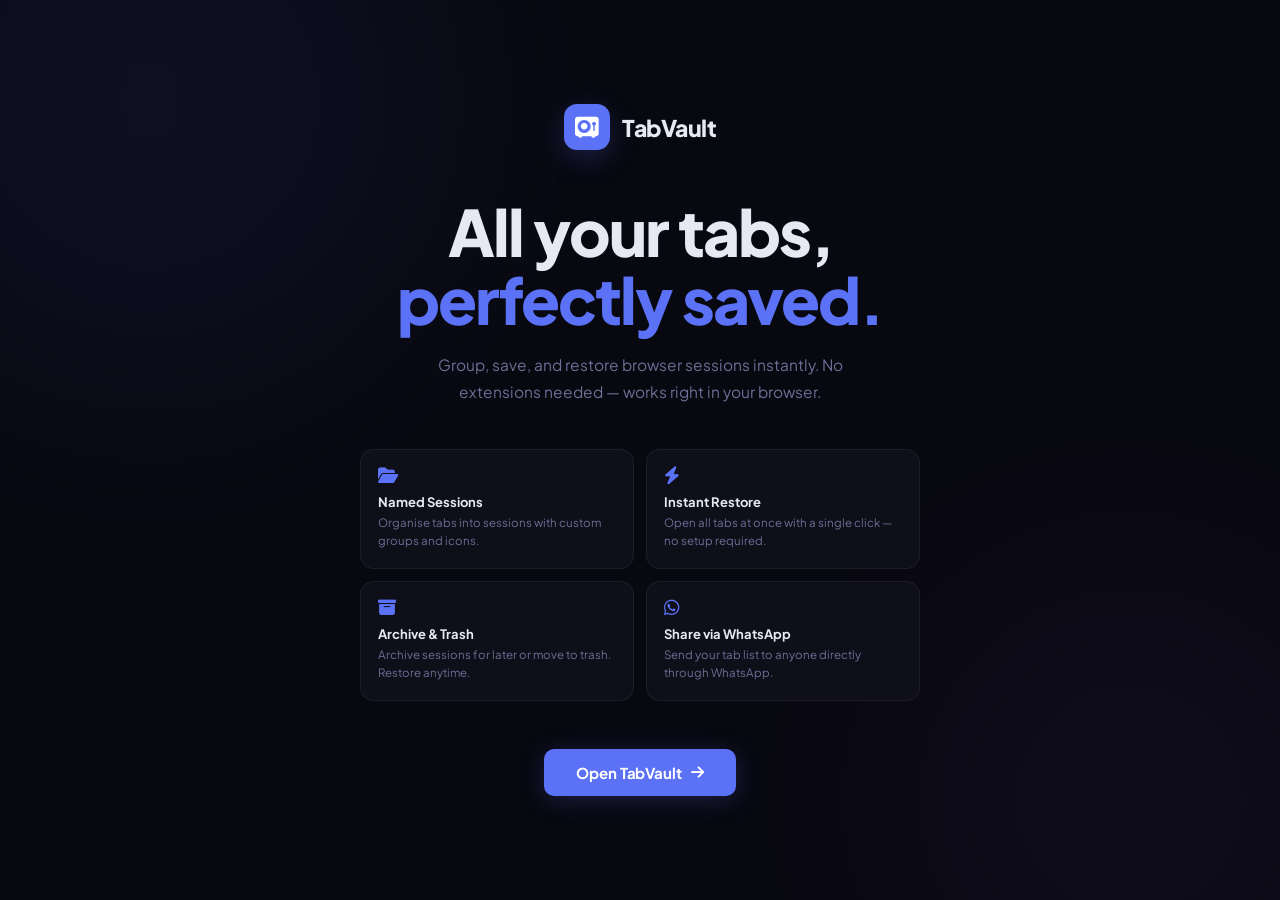
==== index.html @ 531c3f3a "initial" ====
*
<!DOCTYPE html>
<html lang="en">

<head>
    <meta charset="UTF-8" />
    <meta name="viewport" content="width=device-width,initial-scale=1.0" />
    <title>TabVault</title>
    <link href="https://fonts.googleapis.com/css2?family=Plus+Jakarta+Sans:wght@300;400;500;600;700;800&family=JetBrains+Mono:wght@400;500&display=swap" rel="stylesheet" />
    <link rel="stylesheet" href="https://cdnjs.cloudflare.com/ajax/libs/font-awesome/6.5.0/css/all.min.css" />
    <link rel="stylesheet" href="style.css" />
</head>

<body>

    <!-- ══════════════ LANDING ══════════════ -->
    <div id="landing">
        <div class="ld-glow ld-g1"></div>
        <div class="ld-glow ld-g2"></div>
        <div class="ld-inner">
            <div class="ld-logo">
                <div class="ld-logo-icon"><i class="fa-solid fa-vault"></i></div>
                <span class="ld-logo-name">TabVault</span>
            </div>
            <h1 class="ld-h1">All your tabs,<br><em>perfectly saved.</em></h1>
            <p class="ld-sub">Group, save, and restore browser sessions instantly. No extensions needed — works right in your browser.</p>
            <div class="ld-feats">
                <div class="ld-feat">
                    <div class="ld-feat-ico"><i class="fa-solid fa-folder-open"></i></div>
                    <div class="ld-feat-t">Named Sessions</div>
                    <div class="ld-feat-d">Organise tabs into sessions with custom groups and icons.</div>
                </div>
                <div class="ld-feat">
                    <div class="ld-feat-ico"><i class="fa-solid fa-bolt"></i></div>
                    <div class="ld-feat-t">Instant Restore</div>
                    <div class="ld-feat-d">Open all tabs at once with a single click — no setup required.</div>
                </div>
                <div class="ld-feat">
                    <div class="ld-feat-ico"><i class="fa-solid fa-box-archive"></i></div>
                    <div class="ld-feat-t">Archive & Trash</div>
                    <div class="ld-feat-d">Archive sessions for later or move to trash. Restore anytime.</div>
                </div>
                <div class="ld-feat">
                    <div class="ld-feat-ico"><i class="fa-brands fa-whatsapp"></i></div>
                    <div class="ld-feat-t">Share via WhatsApp</div>
                    <div class="ld-feat-d">Send your tab list to anyone directly through WhatsApp.</div>
                </div>
            </div>
            <button class="ld-cta" onclick="launch()">Open TabVault <i class="fa-solid fa-arrow-right"></i></button>
        </div>
    </div>

    <!-- ══════════════ APP ══════════════ -->
    <div id="app">

        <!-- TOPBAR -->
        <header id="topbar">
            <div class="top-logo">
                <div class="top-logo-icon"><i class="fa-solid fa-vault"></i></div>
                <span class="top-logo-name">TabVault</span>
            </div>
            <div class="vsep"></div>
            <nav class="top-tabs">
                <button class="top-tab active" data-view="library" onclick="switchView('library',this)">Library</button>
                <button class="top-tab" data-view="workspaces" onclick="switchView('workspaces',this)">Workspaces</button>
            </nav>
            <div class="top-right">
                <div class="vsep"></div>
                <button class="ticon" id="themeBtn" onclick="toggleTheme()" title="Toggle theme"><i class="fa-solid fa-sun"></i></button>
                <button class="ticon" onclick="zoomIn()" title="Zoom In"><i class="fa-solid fa-magnifying-glass-plus"></i></button>
                <button class="ticon" onclick="zoomOut()" title="Zoom Out"><i class="fa-solid fa-magnifying-glass-minus"></i></button>
                <button class="ticon" onclick="goHome()" title="Home"><i class="fa-solid fa-house"></i></button>
            </div>
        </header>

        <div id="body">
            <!-- SIDEBAR -->
            <aside id="sidebar">
                <div class="sb-top">
                    <div class="sb-section">
                        <span class="sb-lbl">Workspace</span>
                        <div class="sb-item active" onclick="showSbSection('library')">
                            <i class="fa-solid fa-book-open si"></i>
                            <span class="sb-name">Library</span>
                            <span class="sb-badge" id="sb-lib-cnt">0</span>
                        </div>
                        <div class="sb-item" onclick="showSbSection('archived')">
                            <i class="fa-solid fa-box-archive si"></i>
                            <span class="sb-name">Archived</span>
                            <span class="sb-badge" id="sb-arc-cnt">0</span>
                        </div>
                        <div class="sb-item" onclick="showSbSection('trash')">
                            <i class="fa-solid fa-trash si"></i>
                            <span class="sb-name">Trash</span>
                            <span class="sb-badge" id="sb-trs-cnt">0</span>
                        </div>
                    </div>
                    <div class="sb-div"></div>
                    <div class="sb-section">
                        <span class="sb-lbl">Recent Sessions</span>
                        <div class="sb-session-list" id="sb-recent"></div>
                    </div>
                </div>
                <div class="sb-bottom">
                    <div class="sb-new" onclick="openAddModal()"><i class="fa-solid fa-plus"></i> New Session</div>
                    <div class="sb-sync" id="sb-sync">Synced at --:--</div>
                </div>
            </aside>

            <!-- MAIN -->
            <div id="main">

                <!-- LIBRARY VIEW -->
                <div class="view active" id="view-library">
                    <div class="ph">
                        <div class="ph-title">Session Manager</div>
                        <div class="ph-meta">
                            <div class="ph-badge"><span class="dot"></span>Local Storage</div>
                            <span class="ph-count" id="ph-count">0 sessions saved locally</span>
                        </div>
                    </div>

                    <div class="tbar">
                        <div class="search-box">
                            <i class="fa-solid fa-magnifying-glass"></i>
                            <input type="text" class="search-inp" id="lib-search" placeholder="Search sessions…" oninput="renderLibrary()" />
                        </div>
                        <button class="filter-btn" id="sort-btn" onclick="toggleSort()">
            <i class="fa-solid fa-arrow-up-wide-short"></i> <span id="sort-lbl">Recent</span>
          </button>
                    </div>

                    <div class="sess-grid" id="lib-grid"></div>

                </div>

                <!-- ARCHIVED VIEW -->
                <div class="view" id="view-archived">
                    <div class="ph">
                        <div class="ph-title">Archived Sessions</div>
                        <div class="ph-meta"><span class="ph-count" id="arc-count">0 archived</span></div>
                    </div>
                    <div class="tbar">
                        <div class="search-box"><i class="fa-solid fa-magnifying-glass"></i><input type="text" class="search-inp" id="arc-search" placeholder="Search archives…" oninput="renderArchived()" /></div>
                    </div>
                    <div class="sess-grid" id="arc-grid"></div>
                </div>

                <!-- TRASH VIEW -->
                <div class="view" id="view-trash">
                    <div class="ph">
                        <div class="ph-title">Trash</div>
                        <div class="ph-meta"><span class="ph-count" id="trs-count">0 deleted</span></div>
                    </div>
                    <div class="tbar">
                        <div class="search-box"><i class="fa-solid fa-magnifying-glass"></i><input type="text" class="search-inp" id="trs-search" placeholder="Search trash…" oninput="renderTrash()" /></div>
                        <button class="filter-btn" onclick="emptyTrash()"><i class="fa-solid fa-trash-can"></i> Empty Trash</button>
                    </div>
                    <div class="sess-grid" id="trs-grid"></div>
                </div>

                <!-- WORKSPACES VIEW -->
                <div class="view" id="view-workspaces">
                    <div class="ph">
                        <div class="ph-title">Workspaces</div>
                        <div class="ph-meta"><span class="ph-count">All your session groups</span></div>
                    </div>
                    <div class="tbar">
                        <button class="filter-btn active" onclick="openAddModal()"><i class="fa-solid fa-plus"></i> New Workspace</button>
                    </div>
                    <div class="sess-grid" id="ws-grid"></div>
                </div>

            </div>
            <!-- #main -->
        </div>
        <!-- #body -->
    </div>
    <!-- #app -->

    <!-- DETAIL PANEL -->
    <div id="dp">
        <div class="dp-box">
            <div class="dp-head">
                <div class="dp-head-icon" id="dp-icon">📁</div>
                <div class="dp-head-info">
                    <div class="dp-head-name" id="dp-name">Session</div>
                    <div class="dp-head-meta" id="dp-meta">0 tabs · 0 groups</div>
                </div>
                <div class="dp-head-acts">
                    <button class="dp-hbtn" onclick="addGroupToCurrentDetail()" title="Add Group"><i class="fa-solid fa-plus"></i></button>
                    <button class="dp-hbtn" onclick="shareSession(activeDpId)" title="Share via WhatsApp"><i class="fa-brands fa-whatsapp"></i></button>
                    <button class="dp-hbtn" onclick="closeDetail()" title="Close"><i class="fa-solid fa-xmark"></i></button>
                </div>
            </div>
            <div class="dp-body" id="dp-body"></div>
            <div class="dp-foot">
                <button class="dp-open-all" onclick="openAllTabs(activeDpId)">
        <i class="fa-solid fa-arrow-up-right-from-square"></i> Open All Tabs
      </button>
            </div>
        </div>
    </div>

    <!-- ADD/EDIT MODAL -->
    <div class="overlay" id="add-modal">
        <div class="modal">
            <div class="modal-title" id="modal-t">Save New Session</div>
            <div class="modal-desc" id="modal-d">Add URLs below and they'll be grouped into this session.</div>
            <div class="mfield"><label class="mlabel">Session Name</label><input type="text" class="minput" id="m-name" placeholder="e.g. React Research" /></div>
            <div class="mfield"><label class="mlabel">Icon</label>
                <div class="icon-row" id="icon-row"></div>
            </div>
            <div class="mfield"><label class="mlabel">Group Name</label><input type="text" class="minput" id="m-grp" placeholder="e.g. Docs, Tools, Research…" /></div>
            <div class="mfield"><label class="mlabel">URLs (one per line)</label><textarea class="mtextarea" id="m-urls" placeholder="https://github.com&#10;https://stackoverflow.com&#10;https://developer.mozilla.org"></textarea></div>
            <div class="modal-acts">
                <button class="btn btn-s" onclick="closeAddModal()">Cancel</button>
                <button class="btn btn-p" onclick="saveSessionModal()"><i class="fa-solid fa-floppy-disk"></i> <span id="modal-save-lbl">Save Session</span></button>
            </div>
        </div>
    </div>

    <!-- DUP MODAL -->
    <div class="overlay" id="dup-modal">
        <div class="modal">
            <div class="modal-title" id="dup-t">Already Exists</div>
            <div class="modal-desc" id="dup-d"></div>
            <div class="dup-opts" id="dup-opts"></div>
            <div class="modal-acts"><button class="btn btn-s" onclick="closeDupModal()">Cancel</button></div>
        </div>
    </div>

    <!-- CONFIRM MODAL -->
    <div class="overlay" id="conf-modal">
        <div class="modal">
            <div class="modal-title" id="conf-t"></div>
            <div class="modal-desc" id="conf-d"></div>
            <div class="modal-acts" id="conf-acts"></div>
        </div>
    </div>

    <!-- POPUP BLOCKED MODAL -->
    <div class="overlay" id="popup-modal">
        <div class="modal" style="max-width:460px;">
            <div class="modal-title">Allow Popups for TabVault</div>
            <div class="modal-desc">Your browser blocked the tabs from opening. Allow popups for this site once and they'll open instantly every time.</div>
            <div class="install-steps">
                <div class="install-step">
                    <div class="step-num">1</div>
                    <div>
                        <div class="step-title">Click the blocked popup icon</div>
                        <div class="step-desc">Look for a popup-blocked icon in your browser's address bar (top right).</div>
                    </div>
                </div>
                <div class="install-step">
                    <div class="step-num">2</div>
                    <div>
                        <div class="step-title">Allow popups for this site</div>
                        <div class="step-desc">Select <strong>"Always allow popups from this site"</strong> and confirm.</div>
                    </div>
                </div>
                <div class="install-step">
                    <div class="step-num">3</div>
                    <div>
                        <div class="step-title">Click Restore again</div>
                        <div class="step-desc">All tabs will open at once from now on — no further steps needed.</div>
                    </div>
                </div>
            </div>
            <div class="modal-acts"><button class="btn btn-p" onclick="closePopupModal()">Got it</button></div>
        </div>
    </div>

    <div id="toasts"></div>

    <!-- ── JS modules (load order matters) ── -->
    <script src="js/constants.js"></script>
    <script src="js/state.js"></script>
    <script src="js/utils.js"></script>
    <script src="js/storage.js"></script>
    <script src="js/render.js"></script>
    <script src="js/detail.js"></script>
    <script src="js/session.js"></script>
    <script src="js/modals.js"></script>
    <script src="js/tabs.js"></script>
    <script src="js/app.js"></script>
</body>

</html>
---- style.css ----
/* ═══════════════════════════════════════════
   TABVAULT — style.css  (refined v3)
═══════════════════════════════════════════ */

/* ── DESIGN TOKENS ── */
:root {
  --bg:     #080810;
  --surf:   #0f0f1a;
  --surf2:  #161624;
  --surf3:  #1d1d2e;
  --surf4:  #242438;
  --border:  rgba(255,255,255,.06);
  --border2: rgba(255,255,255,.10);
  --border3: rgba(255,255,255,.17);
  --accent:   #5b72f7;
  --accent2:  #7a8fff;
  --accent-glow: rgba(91,114,247,.22);
  --accent-soft: rgba(91,114,247,.10);
  --ok:        #34d399;
  --ok-soft:   rgba(52,211,153,.10);
  --warn:      #f59e0b;
  --warn-soft: rgba(245,158,11,.10);
  --danger:    #f87171;
  --danger-soft: rgba(248,113,113,.10);
  --text:  #e8e8f5;
  --text2: #6e6e96;
  --text3: #3d3d58;
  --sb-w:  224px;
  --top-h: 50px;
  --r:  14px;
  --r2: 10px;
  --r3:  7px;
  --r4:  5px;
  --ease:   cubic-bezier(.4, 0, .2, 1);
  --spring: cubic-bezier(.34, 1.56, .64, 1);
  --font: 'Plus Jakarta Sans', sans-serif;
  --mono: 'JetBrains Mono', monospace;
}

.light {
  --bg:    #f4f4fb;
  --surf:  #ffffff;
  --surf2: #f0f0fa;
  --surf3: #e8e8f5;
  --surf4: #dfdff0;
  --border:  rgba(0,0,0,.07);
  --border2: rgba(0,0,0,.11);
  --border3: rgba(0,0,0,.18);
  --text:  #111128;
  --text2: #5a5a80;
  --text3: #9898bb;
  --accent-glow: rgba(91,114,247,.15);
  --accent-soft: rgba(91,114,247,.08);
}

/* ── RESET ── */
*, *::before, *::after { box-sizing: border-box; margin: 0; padding: 0; }
html, body { height: 100%; overflow: hidden; }
body { font-family: var(--font); background: var(--bg); color: var(--text); transition: background .3s, color .3s; -webkit-font-smoothing: antialiased; }

::-webkit-scrollbar { width: 4px; height: 4px; }
::-webkit-scrollbar-track { background: transparent; }
::-webkit-scrollbar-thumb { background: var(--border2); border-radius: 4px; }
::-webkit-scrollbar-thumb:hover { background: var(--accent); }

/* ── LANDING ── */
#landing {
  position: fixed; inset: 0; z-index: 999; background: var(--bg);
  display: flex; flex-direction: column; align-items: center; justify-content: center;
  padding: 40px 24px; text-align: center; overflow: auto;
  transition: opacity .45s var(--ease), transform .45s var(--ease);
}
#landing.out { opacity: 0; transform: scale(.96); pointer-events: none; }
.ld-glow { position: absolute; border-radius: 50%; filter: blur(120px); pointer-events: none; }
.ld-g1 { width: 600px; height: 600px; background: var(--accent); top: -200px; left: -150px; opacity: .07; }
.ld-g2 { width: 500px; height: 500px; background: #8044e0; bottom: -150px; right: -100px; opacity: .06; }
.ld-inner { position: relative; z-index: 1; display: flex; flex-direction: column; align-items: center; max-width: 680px; width: 100%; }
.ld-logo { display: flex; align-items: center; gap: 12px; margin-bottom: 48px; }
.ld-logo-icon { width: 46px; height: 46px; border-radius: 13px; background: var(--accent); display: flex; align-items: center; justify-content: center; font-size: 21px; color: #fff; box-shadow: 0 8px 28px var(--accent-glow); }
.ld-logo-name { font-size: 23px; font-weight: 800; letter-spacing: -.5px; }
h1.ld-h1 { font-size: clamp(34px, 6vw, 64px); font-weight: 800; line-height: 1.05; letter-spacing: -2px; margin-bottom: 18px; }
h1.ld-h1 em { font-style: normal; color: var(--accent); }
.ld-sub { font-size: 15.5px; color: var(--text2); line-height: 1.75; max-width: 460px; margin-bottom: 44px; }
.ld-feats { display: grid; grid-template-columns: repeat(2, 1fr); gap: 12px; width: 100%; max-width: 560px; margin-bottom: 48px; }
@media (max-width: 480px) { .ld-feats { grid-template-columns: 1fr; } }
.ld-feat { background: var(--surf); border: 1px solid var(--border); border-radius: var(--r); padding: 17px; text-align: left; transition: border-color .2s var(--ease), transform .2s var(--ease), box-shadow .2s var(--ease); }
.ld-feat:hover { border-color: var(--accent); transform: translateY(-3px); box-shadow: 0 12px 32px rgba(0,0,0,.3); }
.ld-feat-ico { font-size: 18px; color: var(--accent); margin-bottom: 9px; }
.ld-feat-t { font-size: 13px; font-weight: 700; margin-bottom: 4px; }
.ld-feat-d { font-size: 11.5px; color: var(--text2); line-height: 1.6; }
.ld-cta { display: inline-flex; align-items: center; gap: 9px; background: var(--accent); color: #fff; border: none; border-radius: var(--r2); padding: 14px 32px; font-size: 15px; font-weight: 700; cursor: pointer; font-family: var(--font); letter-spacing: -.1px; transition: all .22s var(--ease); box-shadow: 0 4px 24px var(--accent-glow); }
.ld-cta:hover { background: var(--accent2); transform: translateY(-2px); box-shadow: 0 10px 36px var(--accent-glow); }
.ld-cta i { transition: transform .22s var(--spring); }
.ld-cta:hover i { transform: translateX(5px); }

/* ── APP SHELL ── */
#app { display: none; height: 100vh; flex-direction: column; }
#app.show { display: flex; }

/* ── TOPBAR ── */
#topbar { height: var(--top-h); background: var(--surf); border-bottom: 1px solid var(--border); display: flex; align-items: center; padding: 0 16px; gap: 10px; flex-shrink: 0; z-index: 100; }
.top-logo { display: flex; align-items: center; gap: 8px; flex-shrink: 0; }
.top-logo-icon { width: 28px; height: 28px; border-radius: 8px; background: var(--accent); display: flex; align-items: center; justify-content: center; font-size: 13px; color: #fff; box-shadow: 0 3px 10px var(--accent-glow); }
.top-logo-name { font-size: 14.5px; font-weight: 800; letter-spacing: -.3px; }
.vsep { width: 1px; height: 18px; background: var(--border2); flex-shrink: 0; }
.top-tabs { display: flex; gap: 2px; }
.top-tab { padding: 5px 12px; border-radius: var(--r4); font-size: 12px; font-weight: 600; cursor: pointer; background: none; border: none; color: var(--text2); font-family: var(--font); transition: all .15s var(--ease); white-space: nowrap; }
.top-tab:hover { background: var(--surf2); color: var(--text); }
.top-tab.active { background: var(--surf3); color: var(--text); }
.top-right { margin-left: auto; display: flex; align-items: center; gap: 6px; }

.tbtn { display: inline-flex; align-items: center; gap: 6px; padding: 5px 12px; border-radius: var(--r4); font-size: 11.5px; font-weight: 600; cursor: pointer; font-family: var(--font); border: 1px solid var(--border2); background: var(--surf2); color: var(--text2); transition: all .15s var(--ease); white-space: nowrap; }
.tbtn:hover { border-color: var(--border3); color: var(--text); background: var(--surf3); transform: translateY(-1px); box-shadow: 0 3px 10px rgba(0,0,0,.15); }
.tbtn.p { background: var(--accent); border-color: var(--accent); color: #fff; box-shadow: 0 2px 10px var(--accent-glow); }
.tbtn.p:hover { background: var(--accent2); border-color: var(--accent2); box-shadow: 0 4px 16px var(--accent-glow); }


.ticon { width: 30px; height: 30px; border-radius: var(--r4); background: none; border: 1px solid var(--border2); color: var(--text2); display: flex; align-items: center; justify-content: center; cursor: pointer; font-size: 12px; transition: all .15s var(--ease); }
.ticon:hover { border-color: var(--border3); color: var(--text); background: var(--surf3); transform: translateY(-1px); box-shadow: 0 3px 8px rgba(0,0,0,.15); }
.ticon:active { transform: translateY(0) scale(.95); }

/* ── SIDEBAR ── */
#body { display: flex; flex: 1; overflow: hidden; }
#sidebar { width: var(--sb-w); flex-shrink: 0; background: var(--surf); border-right: 1px solid var(--border); display: flex; flex-direction: column; overflow: hidden; transition: width .3s var(--ease), opacity .3s; }
#sidebar.hidden { width: 0; opacity: 0; }
.sb-top { flex: 1; overflow-y: auto; padding: 0 0 8px; }
.sb-section { padding: 16px 10px 4px; }
.sb-lbl { font-size: 9.5px; font-weight: 700; text-transform: uppercase; letter-spacing: 1.6px; color: var(--text3); padding: 0 8px; margin-bottom: 5px; display: block; }
.sb-item { display: flex; align-items: center; gap: 9px; padding: 7px 10px; border-radius: var(--r4); cursor: pointer; color: var(--text2); font-size: 12.5px; font-weight: 500; transition: all .15s var(--ease); position: relative; }
.sb-item:hover { background: var(--surf2); color: var(--text); }
.sb-item.active { background: var(--surf3); color: var(--text); font-weight: 600; }
.sb-item.active i:first-child { color: var(--accent); }
.sb-item i.si { font-size: 12.5px; width: 16px; text-align: center; flex-shrink: 0; }
.sb-item .sb-name { flex: 1; overflow: hidden; white-space: nowrap; text-overflow: ellipsis; }
.sb-item .sb-badge { font-size: 9.5px; font-family: var(--mono); background: var(--surf4); border-radius: 8px; padding: 1px 7px; color: var(--text3); flex-shrink: 0; }
.sb-div { height: 1px; background: var(--border); margin: 6px 10px; }
.sb-session-list { padding: 4px 6px 0; }
.sb-sess-item { display: flex; align-items: center; gap: 7px; padding: 6px 10px; border-radius: var(--r4); cursor: pointer; transition: all .15s var(--ease); }
.sb-sess-item:hover { background: var(--surf2); }
.sb-sess-icon { font-size: 13px; flex-shrink: 0; }
.sb-sess-name { font-size: 11.5px; font-weight: 500; color: var(--text2); flex: 1; overflow: hidden; white-space: nowrap; text-overflow: ellipsis; }
.sb-sess-cnt { font-size: 9.5px; font-family: var(--mono); color: var(--text3); background: var(--surf3); border-radius: 8px; padding: 1px 6px; }
.sb-bottom { border-top: 1px solid var(--border); padding: 10px; }
.sb-new { display: flex; align-items: center; gap: 8px; padding: 8px 10px; border: 1px dashed var(--border2); border-radius: var(--r4); font-size: 12px; font-weight: 600; color: var(--text3); cursor: pointer; transition: all .2s var(--ease); }
.sb-new:hover { border-color: var(--accent); color: var(--accent); background: var(--accent-soft); transform: translateY(-1px); }
.sb-sync { padding: 6px 10px; font-size: 10px; font-family: var(--mono); color: var(--text3); text-align: center; }

/* ── MAIN / VIEWS ── */
#main { flex: 1; overflow: hidden; display: flex; flex-direction: column; }
.view { display: none; flex: 1; overflow-y: auto; flex-direction: column; }
.view.active { display: flex; }

/* ── PAGE HEADER ── */
.ph { padding: 24px 26px 0; }
.ph-title { font-size: 24px; font-weight: 800; letter-spacing: -.6px; margin-bottom: 8px; }
.ph-meta { display: flex; align-items: center; gap: 10px; flex-wrap: wrap; }
.ph-badge { display: inline-flex; align-items: center; gap: 6px; background: var(--ok-soft); border: 1px solid rgba(52,211,153,.22); color: var(--ok); border-radius: 20px; padding: 3px 10px; font-size: 10px; font-weight: 600; font-family: var(--mono); }
.ph-badge .dot { width: 6px; height: 6px; border-radius: 50%; background: var(--ok); animation: blink 2s infinite; }
@keyframes blink { 0%, 100% { opacity: 1; } 50% { opacity: .3; } }
.ph-count { font-size: 11.5px; color: var(--text2); }

/* ── TOOLBAR ── */
.tbar { display: flex; align-items: center; gap: 10px; padding: 14px 26px; flex-wrap: wrap; }
.search-box { flex: 1; min-width: 160px; position: relative; display: flex; align-items: center; }
.search-box i { position: absolute; left: 10px; color: var(--text3); font-size: 12px; pointer-events: none; }
.search-inp { width: 100%; background: var(--surf2); border: 1px solid var(--border); border-radius: var(--r4); color: var(--text); font-family: var(--font); font-size: 12px; padding: 7px 11px 7px 30px; outline: none; transition: border-color .2s, box-shadow .2s; }
.search-inp:focus { border-color: var(--accent); box-shadow: 0 0 0 3px var(--accent-soft); }
.search-inp::placeholder { color: var(--text3); }
.filter-btn { display: flex; align-items: center; gap: 6px; padding: 7px 12px; border-radius: var(--r4); border: 1px solid var(--border2); background: var(--surf2); color: var(--text2); font-size: 12px; font-weight: 500; cursor: pointer; font-family: var(--font); transition: all .15s var(--ease); white-space: nowrap; }
.filter-btn:hover, .filter-btn.active { border-color: var(--accent); color: var(--accent); background: var(--accent-soft); }

/* ── SESSION GRID ── */
.sess-grid { display: grid; grid-template-columns: repeat(auto-fill, minmax(255px, 1fr)); gap: 14px; padding: 4px 26px 28px; align-content: start; }

/* ══════════════════════════════════════════
   SESSION CARD — redesigned
══════════════════════════════════════════ */
.sc {
  background: var(--surf);
  border: 1px solid var(--border);
  border-radius: var(--r);
  cursor: pointer;
  transition: border-color .22s var(--ease), transform .22s var(--spring), box-shadow .22s var(--ease);
  position: relative; overflow: hidden;
  display: flex; flex-direction: column;
  animation: scIn .3s var(--ease);
}
@keyframes scIn { from { opacity: 0; transform: translateY(10px) scale(.98); } to { opacity: 1; transform: none; } }

/* Top color accent bar */
.sc::before { content: ''; position: absolute; top: 0; left: 0; right: 0; height: 3px; background: var(--cc, var(--accent)); }

/* Glow overlay on hover */
.sc::after { content: ''; position: absolute; inset: 0; background: radial-gradient(circle at 50% 0%, var(--cc, var(--accent)), transparent 68%); opacity: 0; transition: opacity .3s; pointer-events: none; }
.sc:hover::after { opacity: .05; }

.sc:hover {
  border-color: var(--border3);
  transform: translateY(-5px);
  box-shadow: 0 16px 40px rgba(0,0,0,.3), 0 2px 8px rgba(0,0,0,.12);
}

.sc-body { padding: 16px 15px 12px; flex: 1; display: flex; flex-direction: column; }

.sc-top { display: flex; align-items: flex-start; justify-content: space-between; margin-bottom: 12px; }

/* Emoji/icon badge */
.sc-icon-wrap {
  width: 42px; height: 42px; border-radius: var(--r2);
  background: var(--surf2); border: 1px solid var(--border);
  display: flex; align-items: center; justify-content: center;
  font-size: 19px; flex-shrink: 0;
  transition: border-color .2s, transform .2s var(--spring);
}
.sc:hover .sc-icon-wrap { border-color: var(--border2); transform: scale(1.06); }

/* Action buttons — appear on hover */
.sc-acts { display: flex; gap: 4px; opacity: 0; transition: opacity .18s; }
.sc:hover .sc-acts { opacity: 1; }
.sca { width: 28px; height: 28px; border-radius: var(--r4); font-size: 11px; background: var(--surf2); border: 1px solid var(--border); color: var(--text3); display: flex; align-items: center; justify-content: center; cursor: pointer; transition: all .15s var(--ease); }
.sca:hover { background: var(--surf3); border-color: var(--border2); color: var(--text); transform: scale(1.1); }
.sca.arc:hover { color: var(--warn);   border-color: rgba(245,158,11,.35);  background: var(--warn-soft); }
.sca.shr:hover { color: var(--ok);     border-color: rgba(52,211,153,.35);  background: var(--ok-soft); }
.sca.del:hover { color: var(--danger); border-color: rgba(248,113,113,.35); background: var(--danger-soft); }

/* Name */
.sc-name { font-size: 14px; font-weight: 700; letter-spacing: -.25px; margin-bottom: 5px; line-height: 1.35; color: var(--text); }

/* Meta info */
.sc-meta { display: flex; align-items: center; gap: 6px; font-size: 11px; color: var(--text2); margin-bottom: 11px; font-family: var(--mono); }
.sc-meta i { font-size: 9.5px; color: var(--text3); }

/* Favicons */
.sc-favs { display: flex; align-items: center; gap: 3px; margin-bottom: 11px; flex-wrap: wrap; }
.sc-fav { width: 22px; height: 22px; border-radius: 5px; background: var(--surf3); border: 1px solid var(--border); display: flex; align-items: center; justify-content: center; overflow: hidden; transition: transform .15s var(--spring); }
.sc-fav:hover { transform: scale(1.18); }
.sc-fav img { width: 14px; height: 14px; object-fit: contain; }
.sc-fav-more { font-size: 9px; font-weight: 700; color: var(--text3); font-family: var(--mono); background: var(--surf3); border: 1px solid var(--border); border-radius: 5px; padding: 2px 6px; }

/* Group pills */
.sc-groups { display: flex; flex-wrap: wrap; gap: 4px; margin-bottom: 12px; }
.sc-grp-pill { font-size: 10px; font-weight: 600; padding: 2px 9px; border-radius: 20px; background: var(--surf3); border: 1px solid var(--border); color: var(--text2); transition: border-color .15s; }
.sc:hover .sc-grp-pill { border-color: var(--border2); }

/* Card footer */
.sc-footer { border-top: 1px solid var(--border); padding: 9px 15px; display: flex; align-items: center; justify-content: space-between; background: var(--surf2); transition: background .2s; }
.sc:hover .sc-footer { background: var(--surf3); }
.sc-footer-meta { font-size: 10px; color: var(--text3); font-family: var(--mono); }

/* Restore button */
.sc-restore { padding: 5px 13px; border-radius: var(--r4); background: var(--surf4); border: 1px solid var(--border2); color: var(--text2); font-size: 11px; font-weight: 600; cursor: pointer; font-family: var(--font); transition: all .2s var(--ease); letter-spacing: -.1px; }
.sc-restore:hover { background: var(--accent); border-color: var(--accent); color: #fff; transform: translateY(-1px); box-shadow: 0 4px 12px var(--accent-glow); }
.sc-restore:active { transform: translateY(0) scale(.97); }

/* New session card */
.sc.new-sc { border-style: dashed; min-height: 190px; display: flex; flex-direction: column; align-items: center; justify-content: center; text-align: center; padding: 24px; }
.sc.new-sc::before { display: none; }
.sc.new-sc:hover { border-color: var(--accent); background: var(--accent-soft); transform: translateY(-4px); }
.new-plus { width: 44px; height: 44px; border-radius: 50%; background: var(--surf2); border: 1px solid var(--border2); display: flex; align-items: center; justify-content: center; font-size: 19px; color: var(--text3); margin-bottom: 11px; transition: all .22s var(--spring); }
.sc.new-sc:hover .new-plus { background: var(--accent-soft); border-color: var(--accent); color: var(--accent); transform: rotate(90deg) scale(1.1); }
.new-label { font-size: 13px; font-weight: 700; color: var(--text2); margin-bottom: 3px; }
.new-sub { font-size: 11px; color: var(--text3); }

/* Archived */
.sc.archived { opacity: .78; }
.sc.archived::before { background: var(--warn); }

/* ── STORAGE HEALTH ── */

/* ── SNAP BAR ── */


/* ── EXT BANNER ── */


/* ── EMPTY STATE ── */
.empty-view { display: flex; flex-direction: column; align-items: center; justify-content: center; flex: 1; padding: 60px 20px; color: var(--text3); text-align: center; }
.empty-view i { font-size: 42px; margin-bottom: 16px; opacity: .3; }
.empty-view h3 { font-size: 15px; font-weight: 700; color: var(--text2); margin-bottom: 8px; }
.empty-view p { font-size: 13px; line-height: 1.7; max-width: 290px; }

/* ── DETAIL PANEL ── */
#dp { position: fixed; inset: 0; z-index: 500; display: flex; align-items: center; justify-content: center; background: rgba(0,0,0,.76); backdrop-filter: blur(10px); opacity: 0; pointer-events: none; transition: opacity .28s var(--ease); }
#dp.open { opacity: 1; pointer-events: all; }
.dp-box { background: var(--surf); border: 1px solid var(--border2); border-radius: var(--r); width: min(700px, 94vw); max-height: 86vh; display: flex; flex-direction: column; transform: scale(.94) translateY(16px); transition: transform .28s var(--spring); box-shadow: 0 40px 100px rgba(0,0,0,.55); }
#dp.open .dp-box { transform: scale(1) translateY(0); }
.dp-head { display: flex; align-items: center; gap: 12px; padding: 16px 18px; border-bottom: 1px solid var(--border); flex-shrink: 0; }
.dp-head-icon { width: 42px; height: 42px; border-radius: var(--r2); background: var(--surf2); border: 1px solid var(--border); display: flex; align-items: center; justify-content: center; font-size: 19px; flex-shrink: 0; }
.dp-head-info { flex: 1; min-width: 0; }
.dp-head-name { font-size: 16px; font-weight: 800; letter-spacing: -.35px; }
.dp-head-meta { font-size: 11px; color: var(--text2); font-family: var(--mono); margin-top: 2px; }
.dp-head-acts { display: flex; gap: 6px; flex-shrink: 0; }
.dp-hbtn { width: 30px; height: 30px; border-radius: var(--r4); background: none; border: 1px solid var(--border); color: var(--text2); cursor: pointer; display: flex; align-items: center; justify-content: center; font-size: 12px; transition: all .15s var(--ease); }
.dp-hbtn:hover { border-color: var(--border2); color: var(--text); background: var(--surf2); transform: scale(1.08); }
.dp-body { flex: 1; overflow-y: auto; padding: 14px 16px; }
.dp-group { margin-bottom: 12px; border-radius: var(--r2); overflow: hidden; border: 1px solid var(--border); }
.dp-grp-hd { display: flex; align-items: center; gap: 9px; padding: 9px 13px; background: var(--surf2); cursor: pointer; border-left: 3px solid var(--gcc, var(--accent)); transition: background .15s; }
.dp-grp-hd:hover { background: var(--surf3); }
.dp-grp-dot { width: 7px; height: 7px; border-radius: 50%; background: var(--gcc, var(--accent)); flex-shrink: 0; }
.dp-grp-name { font-size: 12.5px; font-weight: 700; flex: 1; }
.dp-grp-cnt { font-size: 9.5px; font-family: var(--mono); color: var(--text3); background: var(--surf3); padding: 1px 7px; border-radius: 8px; }
.dp-grp-chev { font-size: 11px; color: var(--text3); transition: transform .2s; }
.dp-group.col .dp-grp-chev { transform: rotate(-90deg); }
.dp-group.col .dp-grp-body { display: none; }
.dp-sub-bar { display: flex; align-items: center; gap: 8px; padding: 7px 13px; background: rgba(91,114,247,.05); border-bottom: 1px solid var(--border); font-size: 11px; color: var(--text2); }
.dp-sub-bar label { cursor: pointer; display: flex; align-items: center; gap: 7px; }
.tog { position: relative; width: 32px; height: 17px; flex-shrink: 0; }
.tog input { opacity: 0; width: 0; height: 0; position: absolute; }
.tog-track { position: absolute; inset: 0; background: var(--surf3); border-radius: 10px; border: 1px solid var(--border2); transition: all .2s; cursor: pointer; }
.tog-track::after { content: ''; position: absolute; top: 2px; left: 2px; width: 11px; height: 11px; border-radius: 50%; background: var(--text3); transition: all .2s; }
.tog input:checked + .tog-track { background: var(--accent); border-color: var(--accent); }
.tog input:checked + .tog-track::after { left: 17px; background: #fff; }
.dp-grp-body { border-top: 1px solid var(--border); }
.dp-tab-row { display: flex; align-items: center; gap: 10px; padding: 9px 13px; border-top: 1px solid var(--border); cursor: pointer; transition: background .15s; text-decoration: none; color: inherit; }
.dp-tab-row:first-child { border-top: none; }
.dp-tab-row:hover { background: var(--surf2); }
.dp-tab-fav { width: 16px; height: 16px; border-radius: 3px; flex-shrink: 0; object-fit: contain; }
.dp-tab-fb { width: 16px; height: 16px; border-radius: 3px; background: var(--surf3); display: flex; align-items: center; justify-content: center; flex-shrink: 0; }
.dp-tab-fb i { font-size: 9px; color: var(--text3); }
.dp-tab-info { flex: 1; min-width: 0; }
.dp-tab-title { font-size: 12px; font-weight: 500; white-space: nowrap; overflow: hidden; text-overflow: ellipsis; }
.dp-tab-url { font-size: 10px; font-family: var(--mono); color: var(--text3); white-space: nowrap; overflow: hidden; text-overflow: ellipsis; }
.dp-tab-acts { display: flex; gap: 3px; opacity: 0; flex-shrink: 0; }
.dp-tab-row:hover .dp-tab-acts { opacity: 1; }
.dp-tact { width: 22px; height: 22px; border-radius: 4px; font-size: 9px; background: none; border: none; color: var(--text3); cursor: pointer; display: flex; align-items: center; justify-content: center; transition: all .15s; }
.dp-tact:hover { background: var(--surf3); color: var(--text); }
.dp-tact.del:hover { color: var(--danger); background: var(--danger-soft); }
.dp-subgrp-hd { display: flex; align-items: center; gap: 7px; padding: 6px 13px; background: var(--surf3); font-size: 11px; color: var(--text2); font-weight: 600; border-top: 1px solid var(--border); }
.dp-subgrp-hd i { font-size: 10px; color: var(--text3); }
.dp-foot { padding: 13px 16px; border-top: 1px solid var(--border); display: flex; gap: 9px; flex-shrink: 0; }
.dp-open-all { flex: 1; padding: 9px; border-radius: var(--r4); background: var(--accent); color: #fff; border: none; font-family: var(--font); font-size: 12px; font-weight: 700; cursor: pointer; display: flex; align-items: center; justify-content: center; gap: 7px; transition: all .18s var(--ease); box-shadow: 0 3px 12px var(--accent-glow); }
.dp-open-all:hover { background: var(--accent2); transform: translateY(-1px); box-shadow: 0 6px 20px var(--accent-glow); }

/* ── MODALS ── */
.overlay { position: fixed; inset: 0; z-index: 600; background: rgba(0,0,0,.76); backdrop-filter: blur(8px); display: flex; align-items: center; justify-content: center; padding: 20px; opacity: 0; pointer-events: none; transition: opacity .25s; }
.overlay.open { opacity: 1; pointer-events: all; }
.modal { background: var(--surf); border: 1px solid var(--border2); border-radius: var(--r); padding: 24px; max-width: 480px; width: 100%; transform: scale(.93) translateY(10px); transition: transform .25s var(--spring); box-shadow: 0 28px 80px rgba(0,0,0,.55); }
.overlay.open .modal { transform: scale(1) translateY(0); }
.modal-title { font-size: 16px; font-weight: 800; margin-bottom: 5px; letter-spacing: -.3px; }
.modal-desc { font-size: 12.5px; color: var(--text2); margin-bottom: 18px; line-height: 1.6; }
.mfield { margin-bottom: 13px; }
.mlabel { font-size: 10px; font-weight: 700; color: var(--text2); margin-bottom: 5px; display: block; text-transform: uppercase; letter-spacing: .6px; }
.minput { width: 100%; background: var(--surf2); border: 1px solid var(--border); border-radius: var(--r4); color: var(--text); font-family: var(--font); font-size: 13px; padding: 8px 11px; outline: none; transition: border-color .2s, box-shadow .2s; }
.minput:focus { border-color: var(--accent); box-shadow: 0 0 0 3px var(--accent-soft); }
.minput::placeholder { color: var(--text3); }
.mtextarea { width: 100%; background: var(--surf2); border: 1px solid var(--border); border-radius: var(--r4); color: var(--text); font-family: var(--mono); font-size: 11.5px; padding: 9px 11px; outline: none; resize: vertical; min-height: 85px; line-height: 1.7; transition: border-color .2s, box-shadow .2s; }
.mtextarea:focus { border-color: var(--accent); box-shadow: 0 0 0 3px var(--accent-soft); }
.mtextarea::placeholder { color: var(--text3); }
.icon-row { display: flex; gap: 6px; flex-wrap: wrap; }
.icon-opt { width: 34px; height: 34px; border-radius: var(--r4); border: 1px solid var(--border); background: var(--surf2); display: flex; align-items: center; justify-content: center; font-size: 16px; cursor: pointer; transition: all .15s var(--spring); }
.icon-opt:hover { transform: scale(1.12); border-color: var(--border2); }
.icon-opt.on { border-color: var(--accent); background: var(--accent-soft); transform: scale(1.08); }

.modal-acts { display: flex; gap: 8px; justify-content: flex-end; margin-top: 18px; }

/* Buttons */
.btn { display: inline-flex; align-items: center; gap: 5px; padding: 8px 16px; border-radius: var(--r4); font-size: 12px; font-weight: 700; cursor: pointer; font-family: var(--font); border: 1px solid transparent; transition: all .2s var(--ease); letter-spacing: -.1px; }
.btn-p { background: var(--accent); color: #fff; border-color: var(--accent); box-shadow: 0 2px 10px var(--accent-glow); }
.btn-p:hover { background: var(--accent2); transform: translateY(-1px); box-shadow: 0 5px 16px var(--accent-glow); }
.btn-s { background: var(--surf2); color: var(--text2); border-color: var(--border2); }
.btn-s:hover { border-color: var(--border3); color: var(--text); background: var(--surf3); }
.btn-d { background: var(--danger-soft); color: var(--danger); border-color: rgba(248,113,113,.3); }
.btn-d:hover { background: rgba(248,113,113,.18); }

.dup-opts { display: flex; flex-direction: column; gap: 8px; }
.dup-opt { padding: 11px 14px; border-radius: var(--r4); border: 1px solid var(--border); background: var(--surf2); cursor: pointer; transition: all .15s var(--ease); }
.dup-opt:hover { border-color: var(--accent); background: var(--accent-soft); transform: translateX(3px); }
.dup-opt-t { font-size: 12.5px; font-weight: 700; margin-bottom: 2px; }
.dup-opt-d { font-size: 11px; color: var(--text2); }

/* ── INSTALL MODAL ── */
.install-steps { display: flex; flex-direction: column; gap: 9px; margin-bottom: 18px; }
.install-step { display: flex; gap: 12px; align-items: flex-start; padding: 12px 14px; background: var(--surf2); border: 1px solid var(--border); border-radius: var(--r2); transition: border-color .15s; }
.install-step:hover { border-color: var(--border2); }
.step-num { width: 24px; height: 24px; border-radius: 50%; background: var(--accent); color: #fff; font-size: 11px; font-weight: 800; display: flex; align-items: center; justify-content: center; flex-shrink: 0; margin-top: 1px; box-shadow: 0 2px 8px var(--accent-glow); }
.step-title { font-size: 12.5px; font-weight: 700; margin-bottom: 3px; }
.step-desc { font-size: 11px; color: var(--text2); line-height: 1.55; }
.step-desc code { background: var(--surf3); padding: 1px 5px; border-radius: 3px; font-family: var(--mono); font-size: 10.5px; }


/* ── TOASTS ── */
#toasts { position: fixed; bottom: 22px; right: 22px; z-index: 9999; display: flex; flex-direction: column; gap: 7px; }
.toast { background: var(--surf2); border: 1px solid var(--border2); border-radius: var(--r4); padding: 10px 14px; display: flex; align-items: center; gap: 9px; font-size: 12px; min-width: 220px; max-width: 320px; box-shadow: 0 8px 24px rgba(0,0,0,.35); animation: tin .3s var(--spring); backdrop-filter: blur(8px); }
@keyframes tin  { from { opacity: 0; transform: translateX(20px); } to { opacity: 1; transform: none; } }
.toast.out { animation: tout .25s var(--ease) forwards; }
@keyframes tout { to { opacity: 0; transform: translateX(20px); } }
.toast i { font-size: 13px; flex-shrink: 0; }
.toast.ok   i { color: var(--ok); }
.toast.err  i { color: var(--danger); }
.toast.warn i { color: var(--warn); }
.toast.info i { color: var(--accent); }

/* ── RESPONSIVE ── */
@media (max-width: 620px) {
  :root { --sb-w: 0px; }
  #sidebar { display: none; }
  .ph, .tbar, .sess-grid { padding-left: 14px; padding-right: 14px; }
}
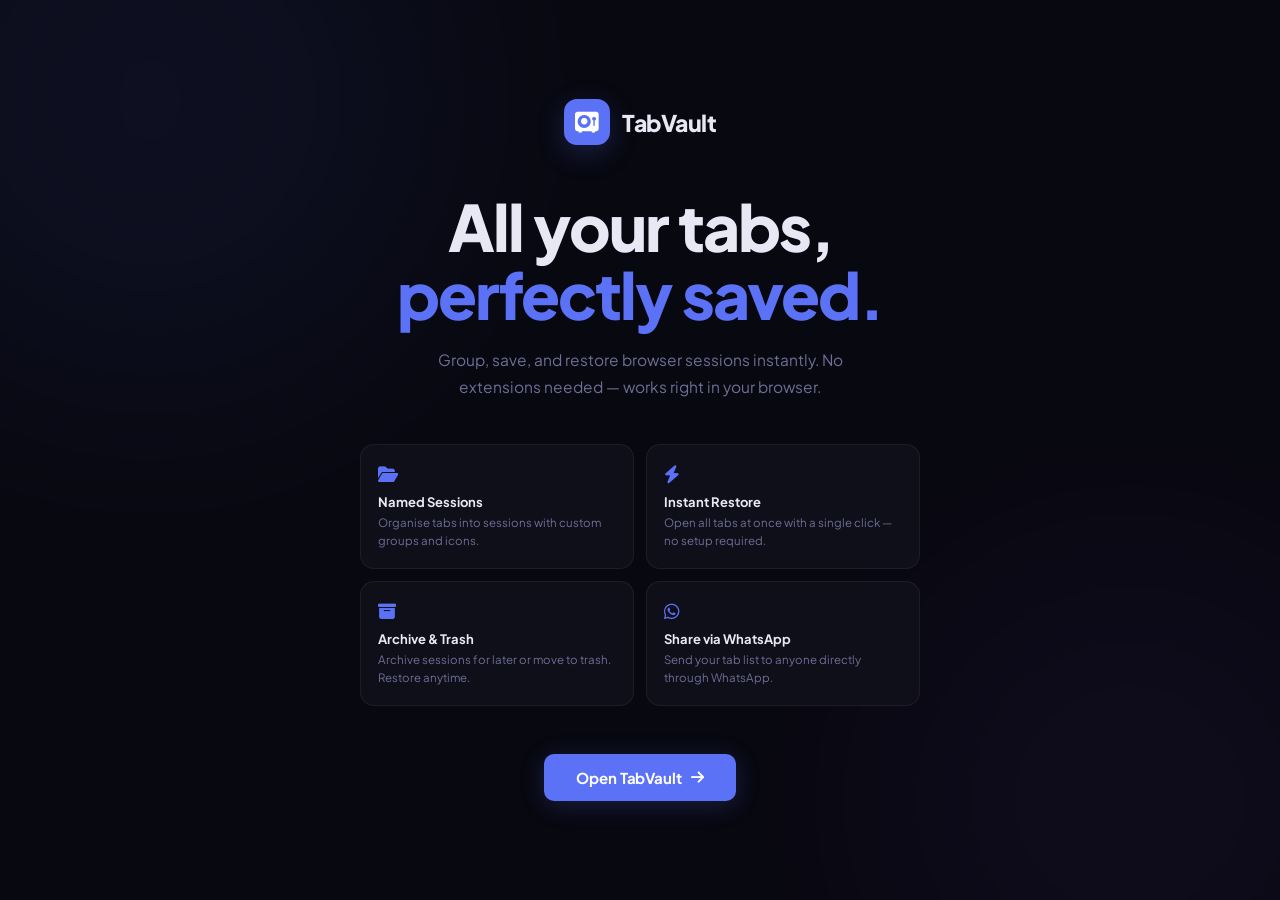
==== commit 05e8967e: "js changes" ====
--- a/index.html
+++ b/index.html
@@ -1,4 +1,3 @@
-*
 <!DOCTYPE html>
 <html lang="en">
 
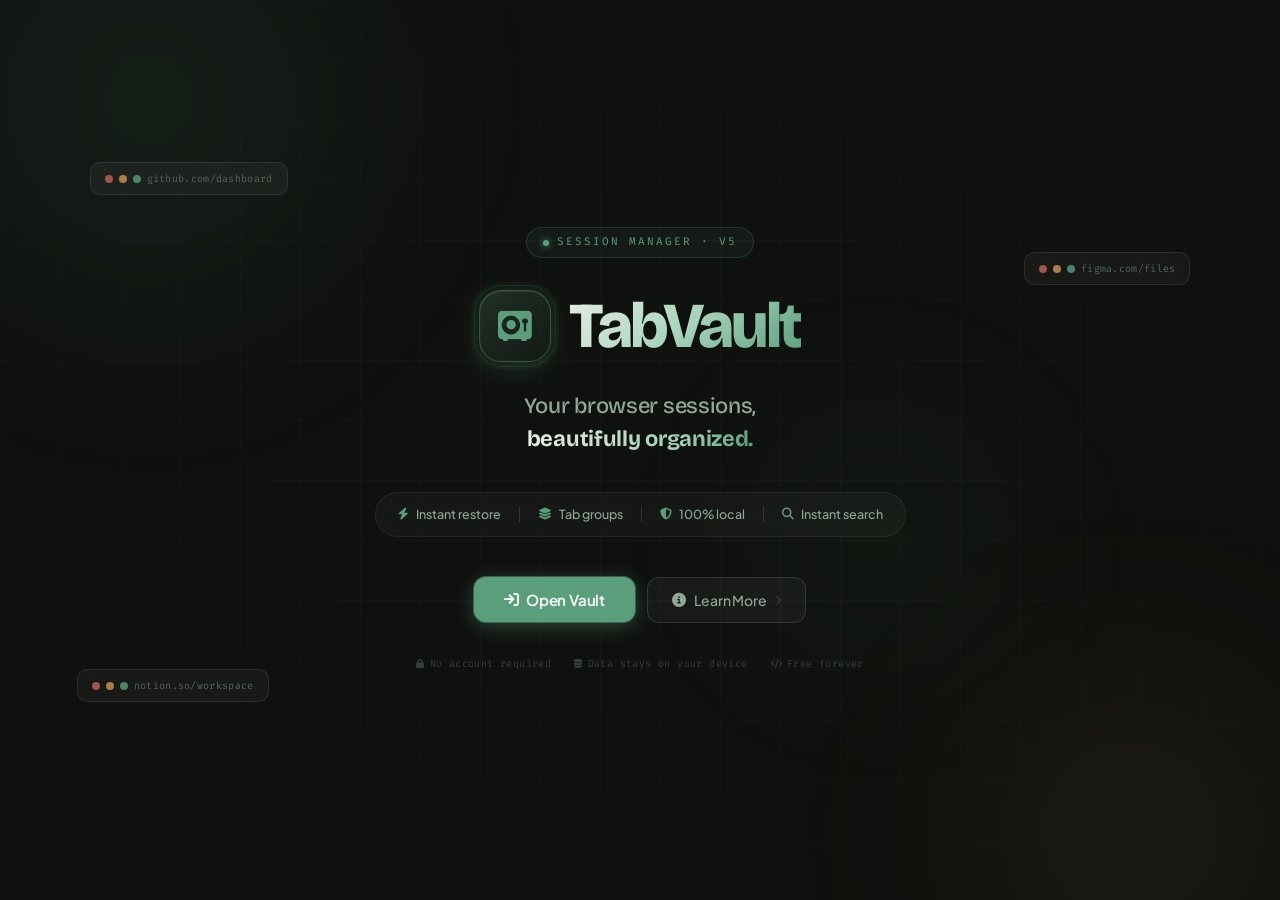
==== commit 0f6477ef: "updated" ====
--- a/index.html
+++ b/index.html
@@ -3,286 +3,606 @@
 
 <head>
     <meta charset="UTF-8" />
-    <meta name="viewport" content="width=device-width,initial-scale=1.0" />
-    <title>TabVault</title>
-    <link href="https://fonts.googleapis.com/css2?family=Plus+Jakarta+Sans:wght@300;400;500;600;700;800&family=JetBrains+Mono:wght@400;500&display=swap" rel="stylesheet" />
+    <meta name="viewport" content="width=device-width, initial-scale=1.0" />
+    <title>TabVault — Session Manager</title>
+    <link rel="icon" type="image/x-icon" href="favicon.ico.jpeg" />
+    <link rel="preconnect" href="https://fonts.googleapis.com" />
+    <link rel="preconnect" href="https://fonts.gstatic.com" crossorigin/>
+    <link href="https://fonts.googleapis.com/css2?family=Bricolage+Grotesque:opsz,wght@12..96,400;12..96,500;12..96,600;12..96,700;12..96,800&family=Plus+Jakarta+Sans:ital,wght@0,300;0,400;0,500;0,600;1,300&family=Fira+Code:wght@300;400;500&display=swap"
+        rel="stylesheet" />
     <link rel="stylesheet" href="https://cdnjs.cloudflare.com/ajax/libs/font-awesome/6.5.0/css/all.min.css" />
-    <link rel="stylesheet" href="style.css" />
+    <link rel="stylesheet" href="style1.css" />
 </head>
 
-<body>
-
-    <!-- ══════════════ LANDING ══════════════ -->
+<body id="body">
+
+    <!-- ═══ LANDING ═══ -->
     <div id="landing">
-        <div class="ld-glow ld-g1"></div>
-        <div class="ld-glow ld-g2"></div>
-        <div class="ld-inner">
-            <div class="ld-logo">
-                <div class="ld-logo-icon"><i class="fa-solid fa-vault"></i></div>
-                <span class="ld-logo-name">TabVault</span>
-            </div>
-            <h1 class="ld-h1">All your tabs,<br><em>perfectly saved.</em></h1>
-            <p class="ld-sub">Group, save, and restore browser sessions instantly. No extensions needed — works right in your browser.</p>
-            <div class="ld-feats">
-                <div class="ld-feat">
-                    <div class="ld-feat-ico"><i class="fa-solid fa-folder-open"></i></div>
-                    <div class="ld-feat-t">Named Sessions</div>
-                    <div class="ld-feat-d">Organise tabs into sessions with custom groups and icons.</div>
-                </div>
-                <div class="ld-feat">
-                    <div class="ld-feat-ico"><i class="fa-solid fa-bolt"></i></div>
-                    <div class="ld-feat-t">Instant Restore</div>
-                    <div class="ld-feat-d">Open all tabs at once with a single click — no setup required.</div>
-                </div>
-                <div class="ld-feat">
-                    <div class="ld-feat-ico"><i class="fa-solid fa-box-archive"></i></div>
-                    <div class="ld-feat-t">Archive & Trash</div>
-                    <div class="ld-feat-d">Archive sessions for later or move to trash. Restore anytime.</div>
-                </div>
-                <div class="ld-feat">
-                    <div class="ld-feat-ico"><i class="fa-brands fa-whatsapp"></i></div>
-                    <div class="ld-feat-t">Share via WhatsApp</div>
-                    <div class="ld-feat-d">Send your tab list to anyone directly through WhatsApp.</div>
-                </div>
-            </div>
-            <button class="ld-cta" onclick="launch()">Open TabVault <i class="fa-solid fa-arrow-right"></i></button>
-        </div>
-    </div>
-
-    <!-- ══════════════ APP ══════════════ -->
+        <!-- Animated background orbs -->
+        <div class="land-orb land-orb-1"></div>
+        <div class="land-orb land-orb-2"></div>
+        <div class="land-orb land-orb-3"></div>
+        <!-- Grid overlay -->
+        <div class="land-grid"></div>
+
+        <!-- Floating tab previews -->
+        <div class="land-tab-preview land-tp-1">
+            <span class="ltp-dot" style="background:#c0635a"></span>
+            <span class="ltp-dot" style="background:#d4955a"></span>
+            <span class="ltp-dot" style="background:#5a9e7c"></span>
+            <span class="ltp-url">github.com/dashboard</span>
+        </div>
+        <div class="land-tab-preview land-tp-2">
+            <span class="ltp-dot" style="background:#c0635a"></span>
+            <span class="ltp-dot" style="background:#d4955a"></span>
+            <span class="ltp-dot" style="background:#5a9e7c"></span>
+            <span class="ltp-url">figma.com/files</span>
+        </div>
+        <div class="land-tab-preview land-tp-3">
+            <span class="ltp-dot" style="background:#c0635a"></span>
+            <span class="ltp-dot" style="background:#d4955a"></span>
+            <span class="ltp-dot" style="background:#5a9e7c"></span>
+            <span class="ltp-url">notion.so/workspace</span>
+        </div>
+
+        <!-- Main content -->
+        <div class="land-content">
+            <!-- Eyebrow tag -->
+            <div class="land-eyebrow">
+                <span class="land-eyebrow-dot"></span> Session Manager · v5
+            </div>
+
+            <!-- Logo -->
+            <div class="land-logo">
+                <div class="land-logo-icon">
+                    <i class="fa-solid fa-vault"></i>
+                    <div class="land-logo-ring"></div>
+                </div>
+                <span class="land-logo-text">TabVault</span>
+            </div>
+
+            <!-- Headline -->
+            <h1 class="land-headline">
+                Your browser sessions,<br>
+                <span class="land-headline-accent">beautifully organized.</span>
+            </h1>
+
+            <!-- Features row -->
+            <div class="land-pills">
+                <div class="land-pill">
+                    <i class="fa-solid fa-bolt"></i>
+                    <span>Instant restore</span>
+                </div>
+                <div class="land-pill-sep"></div>
+                <div class="land-pill">
+                    <i class="fa-solid fa-layer-group"></i>
+                    <span>Tab groups</span>
+                </div>
+                <div class="land-pill-sep"></div>
+                <div class="land-pill">
+                    <i class="fa-solid fa-shield-halved"></i>
+                    <span>100% local</span>
+                </div>
+                <div class="land-pill-sep"></div>
+                <div class="land-pill">
+                    <i class="fa-solid fa-magnifying-glass"></i>
+                    <span>Instant search</span>
+                </div>
+            </div>
+
+            <!-- CTA Buttons -->
+            <div class="land-ctas">
+                <button class="btn btn-p land-cta-primary" onclick="launch()">
+                    <i class="fa-solid fa-arrow-right-to-bracket"></i>
+                    Open Vault
+                </button>
+                <button class="land-cta-ghost" onclick="showHomepageContent()">
+                    <i class="fa-solid fa-circle-info"></i>
+                    Learn More
+                    <i class="fa-solid fa-chevron-right land-ghost-arrow"></i>
+                </button>
+            </div>
+
+            <!-- Trust line -->
+            <div class="land-trust">
+                <span class="land-trust-item"><i class="fa-solid fa-lock"></i> No account required</span>
+                <span class="land-trust-dot">·</span>
+                <span class="land-trust-item"><i class="fa-solid fa-database"></i> Data stays on your device</span>
+                <span class="land-trust-dot">·</span>
+                <span class="land-trust-item"><i class="fa-solid fa-code"></i> Free forever</span>
+            </div>
+        </div>
+    </div>
+
+
+    <!-- ═══ HOMEPAGE CONTENT (Features + Guide) ═══ -->
+    <div id="landing-content">
+
+        <!-- Top bar -->
+        <div class="lc-topbar">
+            <div class="lc-logo" onclick="hideHomepageContent()">
+                <span class="lc-logo-icon"><i class="fa-solid fa-vault" style="color:#5a9e7c"></i></span> TabVault
+            </div>
+            <div class="lc-actions">
+                <button class="btn btn-s" onclick="hideHomepageContent()" style="padding:7px 16px;font-size:13px">
+                    <i class="fa-solid fa-arrow-left"></i> Back
+                </button>
+                <button class="btn btn-p" onclick="launch()" style="padding:7px 16px;font-size:13px">
+                    <i class="fa-solid fa-arrow-right-to-bracket"></i> Open Vault
+                </button>
+            </div>
+        </div>
+
+        <!-- ── FEATURES SECTION ── -->
+        <div class="features-section">
+            <div class="features-heading">Everything you need to manage tabs</div>
+            <div class="features-sub">TabVault stores your browser sessions locally — no account, no sync, no fuss. Here's what it can do.</div>
+
+            <div class="features-grid">
+
+                <div class="feature-card">
+                    <div class="feature-card-icon"><i class="fa-solid fa-floppy-disk"></i></div>
+                    <div class="feature-card-title">Save Sessions</div>
+                    <div class="feature-card-desc">Capture any set of URLs as a named session. Group them by topic, project, or workflow — and retrieve them any time.</div>
+                </div>
+
+                <div class="feature-card">
+                    <div class="feature-card-icon"><i class="fa-solid fa-arrow-up-right-from-square"></i></div>
+                    <div class="feature-card-title">One-Click Restore</div>
+                    <div class="feature-card-desc">Reopen all tabs in a session with a single click. Restore the entire session or individual groups as needed.</div>
+                </div>
+
+                <div class="feature-card">
+                    <div class="feature-card-icon"><i class="fa-solid fa-layer-group"></i></div>
+                    <div class="feature-card-title">Tab Groups</div>
+                    <div class="feature-card-desc">Organise tabs within a session into named groups — like "Research", "Reference", or "Tools" — for a cleaner view.</div>
+                </div>
+
+                <div class="feature-card">
+                    <div class="feature-card-icon"><i class="fa-solid fa-bookmark"></i></div>
+                    <div class="feature-card-title">Library &amp; Workspaces</div>
+                    <div class="feature-card-desc">Browse all your saved sessions in the Library, or use Workspaces to keep project-specific sessions separate.</div>
+                </div>
+
+                <div class="feature-card">
+                    <div class="feature-card-icon"><i class="fa-solid fa-box-archive"></i></div>
+                    <div class="feature-card-title">Archive &amp; Trash</div>
+                    <div class="feature-card-desc">Archive sessions you rarely use without deleting them, or send them to Trash for a safe two-step removal.</div>
+                </div>
+
+                <div class="feature-card">
+                    <div class="feature-card-icon"><i class="fa-solid fa-shield-halved"></i></div>
+                    <div class="feature-card-title">100% Local</div>
+                    <div class="feature-card-desc">All data is stored in your browser's local storage. Nothing is ever sent to a server. Your sessions stay private.</div>
+                </div>
+
+                <div class="feature-card">
+                    <div class="feature-card-icon"><i class="fa-solid fa-magnifying-glass"></i></div>
+                    <div class="feature-card-title">Instant Search</div>
+                    <div class="feature-card-desc">Find any saved session by name or URL using the built-in search bar available in every view.</div>
+                </div>
+
+                <div class="feature-card">
+                    <div class="feature-card-icon"><i class="fa-solid fa-sun"></i></div>
+                    <div class="feature-card-title">Dark &amp; Light Mode</div>
+                    <div class="feature-card-desc">Switch between a warm dark theme and a calm light theme with a single click — comfortable in any lighting.</div>
+                </div>
+
+            </div>
+        </div>
+
+        <div class="section-divider"></div>
+
+        <!-- ── GUIDE SECTION ── -->
+        <div class="guide-section">
+            <div class="guide-heading">How to use TabVault</div>
+            <div class="guide-sub">Follow these steps to save, organise, and restore your browser sessions in seconds.</div>
+
+            <div class="guide-steps" id="guide-steps">
+
+                <div class="guide-step active" onclick="toggleGuideStep(this)">
+                    <div class="guide-step-num">1</div>
+                    <div class="guide-step-content">
+                        <div class="guide-step-title">Open the Vault</div>
+                        <div class="guide-step-body">
+                            Click <strong>Open Vault</strong> on the landing screen to enter the main app. You'll land in the <strong>Library</strong> view, which shows all your saved sessions. On your very first visit it will be empty — that's fine!
+                            <div><span class="guide-step-tag"><i class="fa-solid fa-info-circle"></i> No login required</span></div>
+                        </div>
+                    </div>
+                </div>
+
+                <div class="guide-step" onclick="toggleGuideStep(this)">
+                    <div class="guide-step-num">2</div>
+                    <div class="guide-step-content">
+                        <div class="guide-step-title">Create a New Session</div>
+                        <div class="guide-step-body">
+                            Click <strong>+ New Session</strong> in the top-right corner. A dialog will open where you can give the session a name (e.g. "Work Research"), pick an icon, add a group label, and paste the URLs you want to save — one per line.
+                            <div><span class="guide-step-tag"><i class="fa-solid fa-lightbulb"></i> Tip: paste from your browser's address bar</span></div>
+                        </div>
+                    </div>
+                </div>
+
+                <div class="guide-step" onclick="toggleGuideStep(this)">
+                    <div class="guide-step-num">3</div>
+                    <div class="guide-step-content">
+                        <div class="guide-step-title">Organise with Tab Groups</div>
+                        <div class="guide-step-body">
+                            Open any session by clicking its card. In the detail panel on the right, use <strong>+ Add Group</strong> to create named groups inside the session. Drag tabs between groups to keep related links together — great for large
+                            projects.
+                            <div><span class="guide-step-tag"><i class="fa-solid fa-layer-group"></i> Unlimited groups per session</span></div>
+                        </div>
+                    </div>
+                </div>
+
+                <div class="guide-step" onclick="toggleGuideStep(this)">
+                    <div class="guide-step-num">4</div>
+                    <div class="guide-step-content">
+                        <div class="guide-step-title">Restore Tabs</div>
+                        <div class="guide-step-body">
+                            Hit <strong>Restore All</strong> in the detail panel to reopen every tab in the session at once. Or use the per-group restore button to open only that group. If your browser blocks pop-ups, a guide will appear to help you allow
+                            them.
+                            <div><span class="guide-step-tag"><i class="fa-solid fa-arrow-up-right-from-square"></i> Works in Chrome, Firefox, Edge</span></div>
+                        </div>
+                    </div>
+                </div>
+
+                <div class="guide-step" onclick="toggleGuideStep(this)">
+                    <div class="guide-step-num">5</div>
+                    <div class="guide-step-content">
+                        <div class="guide-step-title">Archive or Delete Sessions</div>
+                        <div class="guide-step-body">
+                            Hover over any session card to reveal action buttons. Use the <strong>archive icon</strong> to move a session out of your main Library without deleting it, or the <strong>trash icon</strong> to move it to Trash. You can restore
+                            archived sessions or permanently empty the Trash from the sidebar.
+                            <div><span class="guide-step-tag"><i class="fa-solid fa-box-archive"></i> Safe two-step deletion</span></div>
+                        </div>
+                    </div>
+                </div>
+
+                <div class="guide-step" onclick="toggleGuideStep(this)">
+                    <div class="guide-step-num">6</div>
+                    <div class="guide-step-content">
+                        <div class="guide-step-title">Search &amp; Switch Views</div>
+                        <div class="guide-step-body">
+                            Use the <strong>search bar</strong> at the top of any view to filter sessions by name. Switch between <strong>Library</strong> and <strong>Workspaces</strong> using the tabs in the header. The sidebar also shows recently accessed
+                            sessions for quick access.
+                            <div><span class="guide-step-tag"><i class="fa-solid fa-magnifying-glass"></i> Searches names and URLs</span></div>
+                        </div>
+                    </div>
+                </div>
+
+            </div>
+
+            <div class="guide-cta">
+                <button class="btn btn-p" onclick="launch()" style="padding:11px 28px;font-size:14px">
+                    <i class="fa-solid fa-arrow-right-to-bracket"></i> Open Vault Now
+                </button>
+            </div>
+        </div>
+
+    </div>
+    <!-- /#landing-content -->
+
+
+    <!-- ═══ APP ═══ -->
     <div id="app">
 
-        <!-- TOPBAR -->
-        <header id="topbar">
-            <div class="top-logo">
-                <div class="top-logo-icon"><i class="fa-solid fa-vault"></i></div>
-                <span class="top-logo-name">TabVault</span>
-            </div>
-            <div class="vsep"></div>
-            <nav class="top-tabs">
-                <button class="top-tab active" data-view="library" onclick="switchView('library',this)">Library</button>
-                <button class="top-tab" data-view="workspaces" onclick="switchView('workspaces',this)">Workspaces</button>
-            </nav>
-            <div class="top-right">
-                <div class="vsep"></div>
-                <button class="ticon" id="themeBtn" onclick="toggleTheme()" title="Toggle theme"><i class="fa-solid fa-sun"></i></button>
-                <button class="ticon" onclick="zoomIn()" title="Zoom In"><i class="fa-solid fa-magnifying-glass-plus"></i></button>
-                <button class="ticon" onclick="zoomOut()" title="Zoom Out"><i class="fa-solid fa-magnifying-glass-minus"></i></button>
-                <button class="ticon" onclick="goHome()" title="Home"><i class="fa-solid fa-house"></i></button>
-            </div>
-        </header>
-
-        <div id="body">
+        <!-- TOP BAR -->
+        <div class="top-bar">
+            <span class="top-logo" onclick="goHome()">
+                <span class="top-logo-icon"><i class="fa-solid fa-vault"></i></span> TabVault
+            </span>
+            <div class="top-divider"></div>
+
+            <div class="top-tabs">
+                <button class="top-tab active" data-view="library" onclick="switchView('library', this)">
+                    <i class="fa-solid fa-bookmark" style="margin-right:5px;font-size:11px"></i>Library
+                </button>
+                <button class="top-tab" data-view="workspaces" onclick="switchView('workspaces', this)">
+                    <i class="fa-solid fa-layer-group" style="margin-right:5px;font-size:11px"></i>Workspaces
+                </button>
+            </div>
+
+            <div class="top-spacer"></div>
+
+            <div class="top-actions">
+                <button class="icon-btn" onclick="zoomOut()" title="Zoom Out"><i class="fa-solid fa-minus"></i></button>
+                <button class="icon-btn" onclick="zoomIn()" title="Zoom In"><i class="fa-solid fa-plus"></i></button>
+                <button class="icon-btn" id="themeBtn" onclick="toggleTheme()" title="Toggle Theme"><i class="fa-solid fa-sun"></i></button>
+                <button class="btn btn-p" onclick="openAddModal()" style="padding:7px 16px;font-size:13px">
+                    <i class="fa-solid fa-plus"></i> New Session
+                </button>
+            </div>
+        </div>
+
+        <!-- APP BODY -->
+        <div class="app-body">
+
             <!-- SIDEBAR -->
-            <aside id="sidebar">
-                <div class="sb-top">
-                    <div class="sb-section">
-                        <span class="sb-lbl">Workspace</span>
-                        <div class="sb-item active" onclick="showSbSection('library')">
-                            <i class="fa-solid fa-book-open si"></i>
-                            <span class="sb-name">Library</span>
-                            <span class="sb-badge" id="sb-lib-cnt">0</span>
-                        </div>
-                        <div class="sb-item" onclick="showSbSection('archived')">
-                            <i class="fa-solid fa-box-archive si"></i>
-                            <span class="sb-name">Archived</span>
-                            <span class="sb-badge" id="sb-arc-cnt">0</span>
-                        </div>
-                        <div class="sb-item" onclick="showSbSection('trash')">
-                            <i class="fa-solid fa-trash si"></i>
-                            <span class="sb-name">Trash</span>
-                            <span class="sb-badge" id="sb-trs-cnt">0</span>
-                        </div>
-                    </div>
-                    <div class="sb-div"></div>
-                    <div class="sb-section">
-                        <span class="sb-lbl">Recent Sessions</span>
-                        <div class="sb-session-list" id="sb-recent"></div>
-                    </div>
-                </div>
-                <div class="sb-bottom">
-                    <div class="sb-new" onclick="openAddModal()"><i class="fa-solid fa-plus"></i> New Session</div>
-                    <div class="sb-sync" id="sb-sync">Synced at --:--</div>
-                </div>
+            <aside class="sidebar">
+                <div class="sb-section">
+                    <div class="sb-label">Navigation</div>
+                    <div class="sb-item active" onclick="showSbSection('library')">
+                        <i class="fa-solid fa-bookmark"></i> Library
+                        <span class="sb-badge" id="sb-lib-cnt">0</span>
+                    </div>
+                    <div class="sb-item" onclick="showSbSection('archived')">
+                        <i class="fa-solid fa-box-archive"></i> Archived
+                        <span class="sb-badge" id="sb-arc-cnt">0</span>
+                    </div>
+                    <div class="sb-item" onclick="showSbSection('trash')">
+                        <i class="fa-solid fa-trash"></i> Trash
+                        <span class="sb-badge" id="sb-trs-cnt">0</span>
+                    </div>
+                </div>
+
+                <div class="sb-sep"></div>
+
+                <div class="sb-section">
+                    <div class="sb-label">Recent Sessions</div>
+                </div>
+                <div class="sb-recent-list" id="sb-recent"></div>
+
+                <div class="sb-sync" id="sb-sync">–</div>
             </aside>
 
-            <!-- MAIN -->
-            <div id="main">
+            <!-- MAIN CONTENT -->
+            <main class="main-content">
 
                 <!-- LIBRARY VIEW -->
                 <div class="view active" id="view-library">
-                    <div class="ph">
-                        <div class="ph-title">Session Manager</div>
-                        <div class="ph-meta">
-                            <div class="ph-badge"><span class="dot"></span>Local Storage</div>
-                            <span class="ph-count" id="ph-count">0 sessions saved locally</span>
-                        </div>
-                    </div>
-
-                    <div class="tbar">
-                        <div class="search-box">
+                    <div class="view-header">
+                        <div>
+                            <div class="view-title">Library</div>
+                        </div>
+                        <span class="view-count" id="ph-count">0 sessions saved locally</span>
+                        <div class="view-spacer"></div>
+                        <div class="search-wrap">
                             <i class="fa-solid fa-magnifying-glass"></i>
-                            <input type="text" class="search-inp" id="lib-search" placeholder="Search sessions…" oninput="renderLibrary()" />
-                        </div>
-                        <button class="filter-btn" id="sort-btn" onclick="toggleSort()">
-            <i class="fa-solid fa-arrow-up-wide-short"></i> <span id="sort-lbl">Recent</span>
-          </button>
-                    </div>
-
-                    <div class="sess-grid" id="lib-grid"></div>
-
+                            <input class="search-input" id="lib-search" type="text" placeholder="Search sessions…" oninput="renderLibrary()" />
+                        </div>
+                    </div>
+                    <div class="lib-toolbar">
+                        <button class="btn-sort" onclick="toggleSort()">
+                            <i class="fa-solid fa-arrow-down-wide-short"></i>
+                            <span id="sort-lbl">Recent</span>
+                        </button>
+                    </div>
+                    <div class="lib-grid" id="lib-grid"></div>
+                </div>
+
+                <!-- WORKSPACES VIEW -->
+                <div class="view" id="view-workspaces">
+                    <div class="view-header">
+                        <div class="view-title">Workspaces</div>
+                        <div class="view-spacer"></div>
+                        <button class="btn btn-p" onclick="openAddModal()" style="padding:7px 16px;font-size:13px">
+                            <i class="fa-solid fa-plus"></i> New
+                        </button>
+                    </div>
+                    <div class="lib-grid" id="ws-grid"></div>
                 </div>
 
                 <!-- ARCHIVED VIEW -->
                 <div class="view" id="view-archived">
-                    <div class="ph">
-                        <div class="ph-title">Archived Sessions</div>
-                        <div class="ph-meta"><span class="ph-count" id="arc-count">0 archived</span></div>
-                    </div>
-                    <div class="tbar">
-                        <div class="search-box"><i class="fa-solid fa-magnifying-glass"></i><input type="text" class="search-inp" id="arc-search" placeholder="Search archives…" oninput="renderArchived()" /></div>
-                    </div>
-                    <div class="sess-grid" id="arc-grid"></div>
+                    <div class="view-header">
+                        <div>
+                            <div class="view-title">Archived</div>
+                        </div>
+                        <span class="view-count" id="arc-count">0 archived</span>
+                        <div class="view-spacer"></div>
+                        <div class="search-wrap">
+                            <i class="fa-solid fa-magnifying-glass"></i>
+                            <input class="search-input" id="arc-search" type="text" placeholder="Search…" oninput="renderArchived()" />
+                        </div>
+                    </div>
+                    <div class="lib-grid" id="arc-grid"></div>
                 </div>
 
                 <!-- TRASH VIEW -->
                 <div class="view" id="view-trash">
-                    <div class="ph">
-                        <div class="ph-title">Trash</div>
-                        <div class="ph-meta"><span class="ph-count" id="trs-count">0 deleted</span></div>
-                    </div>
-                    <div class="tbar">
-                        <div class="search-box"><i class="fa-solid fa-magnifying-glass"></i><input type="text" class="search-inp" id="trs-search" placeholder="Search trash…" oninput="renderTrash()" /></div>
-                        <button class="filter-btn" onclick="emptyTrash()"><i class="fa-solid fa-trash-can"></i> Empty Trash</button>
-                    </div>
-                    <div class="sess-grid" id="trs-grid"></div>
-                </div>
-
-                <!-- WORKSPACES VIEW -->
-                <div class="view" id="view-workspaces">
-                    <div class="ph">
-                        <div class="ph-title">Workspaces</div>
-                        <div class="ph-meta"><span class="ph-count">All your session groups</span></div>
-                    </div>
-                    <div class="tbar">
-                        <button class="filter-btn active" onclick="openAddModal()"><i class="fa-solid fa-plus"></i> New Workspace</button>
-                    </div>
-                    <div class="sess-grid" id="ws-grid"></div>
-                </div>
-
-            </div>
-            <!-- #main -->
-        </div>
-        <!-- #body -->
-    </div>
-    <!-- #app -->
-
-    <!-- DETAIL PANEL -->
-    <div id="dp">
-        <div class="dp-box">
-            <div class="dp-head">
-                <div class="dp-head-icon" id="dp-icon">📁</div>
-                <div class="dp-head-info">
-                    <div class="dp-head-name" id="dp-name">Session</div>
-                    <div class="dp-head-meta" id="dp-meta">0 tabs · 0 groups</div>
-                </div>
-                <div class="dp-head-acts">
-                    <button class="dp-hbtn" onclick="addGroupToCurrentDetail()" title="Add Group"><i class="fa-solid fa-plus"></i></button>
-                    <button class="dp-hbtn" onclick="shareSession(activeDpId)" title="Share via WhatsApp"><i class="fa-brands fa-whatsapp"></i></button>
-                    <button class="dp-hbtn" onclick="closeDetail()" title="Close"><i class="fa-solid fa-xmark"></i></button>
-                </div>
-            </div>
-            <div class="dp-body" id="dp-body"></div>
-            <div class="dp-foot">
-                <button class="dp-open-all" onclick="openAllTabs(activeDpId)">
-        <i class="fa-solid fa-arrow-up-right-from-square"></i> Open All Tabs
-      </button>
-            </div>
-        </div>
-    </div>
-
-    <!-- ADD/EDIT MODAL -->
-    <div class="overlay" id="add-modal">
+                    <div class="view-header">
+                        <div>
+                            <div class="view-title">Trash</div>
+                        </div>
+                        <span class="view-count" id="trs-count">0 deleted</span>
+                        <div class="view-spacer"></div>
+                        <div class="search-wrap">
+                            <i class="fa-solid fa-magnifying-glass"></i>
+                            <input class="search-input" id="trs-search" type="text" placeholder="Search…" oninput="renderTrash()" />
+                        </div>
+                    </div>
+                    <div class="danger-bar">
+                        <i class="fa-solid fa-triangle-exclamation"></i>
+                        <span>Items in trash are not backed up. Empty trash to free storage.</span>
+                        <button class="btn btn-d" style="padding:6px 14px;font-size:12px" onclick="emptyTrash()">
+                            <i class="fa-solid fa-trash"></i> Empty Trash
+                        </button>
+                    </div>
+                    <div class="lib-grid" id="trs-grid"></div>
+                </div>
+
+            </main>
+        </div>
+    </div>
+
+    <!-- ═══ DETAIL PANEL ═══ -->
+    <div class="detail-panel" id="dp">
+        <div class="dp-header">
+            <div class="dp-header-top">
+                <span id="dp-icon">📁</span>
+                <div class="dp-title-wrap">
+                    <div id="dp-name">Session Name</div>
+                    <div id="dp-meta"></div>
+                </div>
+                <button class="dp-close" onclick="closeDetail()" title="Close">
+                    <i class="fa-solid fa-xmark"></i>
+                </button>
+            </div>
+            <div class="dp-header-acts">
+                <button class="btn btn-s" style="padding:6px 14px;font-size:12px" onclick="addGroupToCurrentDetail()">
+                    <i class="fa-solid fa-plus"></i> Add Group
+                </button>
+                <button class="btn btn-p" style="padding:6px 14px;font-size:12px" onclick="openAllTabs(activeDpId, detailBucket)">
+                    <i class="fa-solid fa-arrow-up-right-from-square"></i> Restore All
+                </button>
+            </div>
+        </div>
+        <div id="dp-body"></div>
+    </div>
+
+    <!-- ═══ ADD / EDIT MODAL ═══ -->
+    <div class="modal-backdrop" id="add-modal">
         <div class="modal">
-            <div class="modal-title" id="modal-t">Save New Session</div>
-            <div class="modal-desc" id="modal-d">Add URLs below and they'll be grouped into this session.</div>
-            <div class="mfield"><label class="mlabel">Session Name</label><input type="text" class="minput" id="m-name" placeholder="e.g. React Research" /></div>
-            <div class="mfield"><label class="mlabel">Icon</label>
-                <div class="icon-row" id="icon-row"></div>
-            </div>
-            <div class="mfield"><label class="mlabel">Group Name</label><input type="text" class="minput" id="m-grp" placeholder="e.g. Docs, Tools, Research…" /></div>
-            <div class="mfield"><label class="mlabel">URLs (one per line)</label><textarea class="mtextarea" id="m-urls" placeholder="https://github.com&#10;https://stackoverflow.com&#10;https://developer.mozilla.org"></textarea></div>
-            <div class="modal-acts">
+            <div class="modal-header">
+                <div class="modal-icon"><i class="fa-solid fa-bookmark"></i></div>
+                <div class="modal-title-wrap">
+                    <div class="modal-title" id="modal-t">Save New Session</div>
+                    <div class="modal-desc" id="modal-d">Add URLs below to save into this session.</div>
+                </div>
+            </div>
+            <div class="modal-body">
+                <div>
+                    <label class="field-label">Session Name</label>
+                    <input class="field-input" id="m-name" type="text" placeholder="e.g. Research, Work, Travel…" />
+                </div>
+                <div>
+                    <label class="field-label">Pick Icon</label>
+                    <div class="icon-row-wrap" id="icon-row"></div>
+                </div>
+                <div>
+                    <label class="field-label">Group Name</label>
+                    <input class="field-input" id="m-grp" type="text" placeholder="General, Work, Personal…" />
+                </div>
+                <div>
+                    <label class="field-label">URLs (one per line)</label>
+                    <textarea class="field-input field-textarea" id="m-urls" placeholder="https://github.com&#10;https://notion.so&#10;https://figma.com"></textarea>
+                </div>
+            </div>
+            <div class="modal-footer">
                 <button class="btn btn-s" onclick="closeAddModal()">Cancel</button>
-                <button class="btn btn-p" onclick="saveSessionModal()"><i class="fa-solid fa-floppy-disk"></i> <span id="modal-save-lbl">Save Session</span></button>
-            </div>
-        </div>
-    </div>
-
-    <!-- DUP MODAL -->
-    <div class="overlay" id="dup-modal">
+                <button class="btn btn-p" onclick="saveSessionModal()">
+                    <i class="fa-solid fa-floppy-disk"></i>
+                    <span id="modal-save-lbl">Save Session</span>
+                </button>
+            </div>
+        </div>
+    </div>
+
+    <!-- ═══ DUPLICATE MODAL ═══ -->
+    <div class="modal-backdrop" id="dup-modal">
         <div class="modal">
-            <div class="modal-title" id="dup-t">Already Exists</div>
-            <div class="modal-desc" id="dup-d"></div>
-            <div class="dup-opts" id="dup-opts"></div>
-            <div class="modal-acts"><button class="btn btn-s" onclick="closeDupModal()">Cancel</button></div>
-        </div>
-    </div>
-
-    <!-- CONFIRM MODAL -->
-    <div class="overlay" id="conf-modal">
+            <div class="modal-header">
+                <div class="modal-icon" style="background:rgba(212,149,90,0.12);border-color:rgba(212,149,90,0.25);color:var(--warn)">
+                    <i class="fa-solid fa-copy"></i>
+                </div>
+                <div class="modal-title-wrap">
+                    <div class="modal-title" id="dup-t">Duplicate found</div>
+                    <div class="modal-desc" id="dup-d">Choose how to handle it:</div>
+                </div>
+            </div>
+            <div class="modal-body">
+                <div class="dup-opts" id="dup-opts"></div>
+            </div>
+            <div class="modal-footer">
+                <button class="btn btn-s" onclick="closeDupModal()">Cancel</button>
+            </div>
+        </div>
+    </div>
+
+    <!-- ═══ CONFIRM MODAL ═══ -->
+    <div class="modal-backdrop" id="conf-modal">
+        <div class="modal" style="max-width:380px">
+            <div class="modal-header">
+                <div class="modal-icon" style="background:rgba(192,99,90,0.1);border-color:rgba(192,99,90,0.25);color:var(--err)">
+                    <i class="fa-solid fa-triangle-exclamation"></i>
+                </div>
+                <div class="modal-title-wrap">
+                    <div class="modal-title" id="conf-t">Confirm Delete</div>
+                </div>
+            </div>
+            <div class="conf-body">
+                <p id="conf-d"></p>
+            </div>
+            <div class="modal-footer" id="conf-acts"></div>
+        </div>
+    </div>
+
+    <!-- ═══ POPUP GUIDE MODAL ═══ -->
+    <div class="modal-backdrop" id="popup-modal">
         <div class="modal">
-            <div class="modal-title" id="conf-t"></div>
-            <div class="modal-desc" id="conf-d"></div>
-            <div class="modal-acts" id="conf-acts"></div>
-        </div>
-    </div>
-
-    <!-- POPUP BLOCKED MODAL -->
-    <div class="overlay" id="popup-modal">
-        <div class="modal" style="max-width:460px;">
-            <div class="modal-title">Allow Popups for TabVault</div>
-            <div class="modal-desc">Your browser blocked the tabs from opening. Allow popups for this site once and they'll open instantly every time.</div>
-            <div class="install-steps">
-                <div class="install-step">
-                    <div class="step-num">1</div>
-                    <div>
-                        <div class="step-title">Click the blocked popup icon</div>
-                        <div class="step-desc">Look for a popup-blocked icon in your browser's address bar (top right).</div>
-                    </div>
-                </div>
-                <div class="install-step">
-                    <div class="step-num">2</div>
-                    <div>
-                        <div class="step-title">Allow popups for this site</div>
-                        <div class="step-desc">Select <strong>"Always allow popups from this site"</strong> and confirm.</div>
-                    </div>
-                </div>
-                <div class="install-step">
-                    <div class="step-num">3</div>
-                    <div>
-                        <div class="step-title">Click Restore again</div>
-                        <div class="step-desc">All tabs will open at once from now on — no further steps needed.</div>
-                    </div>
-                </div>
-            </div>
-            <div class="modal-acts"><button class="btn btn-p" onclick="closePopupModal()">Got it</button></div>
-        </div>
-    </div>
-
+            <div class="modal-header">
+                <div class="modal-icon" style="background:rgba(212,149,90,0.1);border-color:rgba(212,149,90,0.25);color:var(--warn)">
+                    <i class="fa-solid fa-window-restore"></i>
+                </div>
+                <div class="modal-title-wrap">
+                    <div class="modal-title">Allow Popups to Restore</div>
+                    <div class="modal-desc">Your browser blocked multiple tabs from opening.</div>
+                </div>
+            </div>
+            <div class="modal-body">
+                <div class="popup-steps">
+                    <div class="popup-step">
+                        <div class="step-num">1</div>
+                        <div class="step-text">Look for a <strong>popup blocked</strong> icon in the address bar (top right of browser).</div>
+                    </div>
+                    <div class="popup-step">
+                        <div class="step-num">2</div>
+                        <div class="step-text">Click it and choose <strong>"Always allow popups from this site"</strong>.</div>
+                    </div>
+                    <div class="popup-step">
+                        <div class="step-num">3</div>
+                        <div class="step-text">Click <strong>Restore All</strong> again — all tabs will open in sequence.</div>
+                    </div>
+                </div>
+            </div>
+            <div class="modal-footer">
+                <button class="btn btn-p" onclick="closePopupModal()">Got it</button>
+            </div>
+        </div>
+    </div>
+
+    <!-- ═══ TOASTS ═══ -->
     <div id="toasts"></div>
 
-    <!-- ── JS modules (load order matters) ── -->
+    <!-- ═══ JS — loaded in dependency order ═══ -->
     <script src="js/constants.js"></script>
     <script src="js/state.js"></script>
+    <script src="js/storage.js"></script>
     <script src="js/utils.js"></script>
-    <script src="js/storage.js"></script>
     <script src="js/render.js"></script>
+    <script src="js/session.js"></script>
+    <script src="js/tabs.js"></script>
+    <script src="js/modals.js"></script>
     <script src="js/detail.js"></script>
-    <script src="js/session.js"></script>
-    <script src="js/modals.js"></script>
-    <script src="js/tabs.js"></script>
     <script src="js/app.js"></script>
+
+    <!-- ═══ HOMEPAGE CONTENT TOGGLE ═══ -->
+    <script>
+        function showHomepageContent() {
+            document.getElementById('landing').classList.add('out');
+            setTimeout(function() {
+                document.getElementById('landing').style.display = 'none';
+                document.getElementById('landing-content').classList.add('show');
+            }, 460);
+        }
+
+        function hideHomepageContent() {
+            document.getElementById('landing-content').classList.remove('show');
+            document.getElementById('landing').style.display = '';
+            setTimeout(function() {
+                document.getElementById('landing').classList.remove('out');
+            }, 20);
+        }
+
+        function toggleGuideStep(el) {
+            const steps = document.querySelectorAll('.guide-step');
+            const isActive = el.classList.contains('active');
+            steps.forEach(function(s) {
+                s.classList.remove('active');
+            });
+            if (!isActive) el.classList.add('active');
+        }
+    </script>
 </body>
 
 </html>
--- a/style1.css
+++ b/style1.css
@@ -0,0 +1,2633 @@
+:root {
+    --bg0: #0f110e;
+    --bg1: #151812;
+    --bg2: #1a1e17;
+    --bg3: #20261c;
+    --bg4: #272f22;
+    --surface: rgba(255, 255, 255, 0.04);
+    --surface2: rgba(255, 255, 255, 0.08);
+    --border: rgba(255, 255, 255, 0.07);
+    --border2: rgba(255, 255, 255, 0.12);
+    --accent: #5a9e7c;
+    --accent2: #d4955a;
+    --accent-glow: rgba(90, 158, 124, 0.18);
+    --ok: #6ab187;
+    --warn: #d4955a;
+    --err: #c0635a;
+    --info: #5a9e7c;
+    --text1: #e8ede4;
+    --text2: #8fa898;
+    --text3: #556659;
+    --text4: #344038;
+    --radius: 14px;
+    --radius-sm: 8px;
+    --radius-lg: 20px;
+    --sidebar-w: 230px;
+    --header-h: 56px;
+    --shadow: 0 4px 24px rgba(0, 0, 0, 0.4);
+    --shadow-lg: 0 8px 48px rgba(0, 0, 0, 0.5);
+    --glow: 0 0 16px var(--accent-glow);
+    --font-head: 'Bricolage Grotesque', sans-serif;
+    --font-body: 'Plus Jakarta Sans', sans-serif;
+    --font-mono: 'Fira Code', monospace;
+}
+
+body.light {
+    --bg0: #f5f2ec;
+    --bg1: #ede9e0;
+    --bg2: #e4dfd3;
+    --bg3: #d8d1c4;
+    --bg4: #ccc4b5;
+    --surface: rgba(255, 255, 255, 0.6);
+    --surface2: rgba(255, 255, 255, 0.85);
+    --border: rgba(0, 0, 0, 0.07);
+    --border2: rgba(0, 0, 0, 0.12);
+    --text1: #1a2018;
+    --text2: #3a4e38;
+    --text3: #627258;
+    --text4: #8a9e84;
+    --accent-glow: rgba(90, 158, 124, 0.14);
+}
+
+*,
+*::before,
+*::after {
+    box-sizing: border-box;
+    margin: 0;
+    padding: 0;
+}
+
+html {
+    scroll-behavior: smooth;
+}
+
+body {
+    font-family: var(--font-body);
+    background: var(--bg0);
+    color: var(--text1);
+    min-height: 100vh;
+    font-size: 14px;
+    line-height: 1.5;
+    transition: background 0.3s, color 0.3s;
+    overflow: hidden;
+}
+
+
+/* ═══════════════════════════════════════════════════
+   BACKGROUND MESH
+═══════════════════════════════════════════════════ */
+
+body::before {
+    content: '';
+    position: fixed;
+    inset: 0;
+    background: radial-gradient(ellipse 700px 500px at 10% 20%, rgba(90, 158, 124, 0.06) 0%, transparent 60%), radial-gradient(ellipse 500px 400px at 90% 80%, rgba(212, 149, 90, 0.04) 0%, transparent 60%), radial-gradient(ellipse 400px 300px at 60% 10%, rgba(192, 99, 90, 0.025) 0%, transparent 60%), repeating-linear-gradient(0deg, transparent, transparent 39px, rgba(255, 255, 255, 0.01) 40px), repeating-linear-gradient(90deg, transparent, transparent 39px, rgba(255, 255, 255, 0.01) 40px);
+    pointer-events: none;
+    z-index: 0;
+}
+
+body.light::before {
+    background: radial-gradient(ellipse 700px 500px at 10% 20%, rgba(90, 158, 124, 0.05) 0%, transparent 60%), radial-gradient(ellipse 500px 400px at 90% 80%, rgba(212, 149, 90, 0.04) 0%, transparent 60%);
+}
+
+
+/* ═══════════════════════════════════════════════════
+   LANDING SCREEN  — REDESIGNED
+═══════════════════════════════════════════════════ */
+
+#landing {
+    position: fixed;
+    inset: 0;
+    z-index: 1000;
+    display: flex;
+    align-items: center;
+    justify-content: center;
+    background: var(--bg0);
+    overflow: hidden;
+    transition: opacity 0.46s cubic-bezier(0.4, 0, 0.2, 1), transform 0.46s cubic-bezier(0.4, 0, 0.2, 1);
+}
+
+#landing.out {
+    opacity: 0;
+    transform: scale(1.04);
+    pointer-events: none;
+}
+
+
+/* ── Animated background orbs ── */
+
+.land-orb {
+    position: absolute;
+    border-radius: 50%;
+    filter: blur(80px);
+    pointer-events: none;
+    animation: orbFloat 8s ease-in-out infinite;
+}
+
+.land-orb-1 {
+    width: 600px;
+    height: 600px;
+    top: -200px;
+    left: -150px;
+    background: radial-gradient(circle, rgba(90, 158, 124, 0.12) 0%, transparent 70%);
+    animation-duration: 10s;
+}
+
+.land-orb-2 {
+    width: 500px;
+    height: 500px;
+    bottom: -180px;
+    right: -100px;
+    background: radial-gradient(circle, rgba(212, 149, 90, 0.09) 0%, transparent 70%);
+    animation-duration: 12s;
+    animation-delay: -4s;
+}
+
+.land-orb-3 {
+    width: 350px;
+    height: 350px;
+    top: 40%;
+    left: 55%;
+    background: radial-gradient(circle, rgba(106, 177, 135, 0.07) 0%, transparent 70%);
+    animation-duration: 9s;
+    animation-delay: -2s;
+}
+
+@keyframes orbFloat {
+    0%,
+    100% {
+        transform: translate(0, 0) scale(1);
+    }
+    33% {
+        transform: translate(20px, -30px) scale(1.05);
+    }
+    66% {
+        transform: translate(-15px, 20px) scale(0.97);
+    }
+}
+
+
+/* ── Grid overlay ── */
+
+.land-grid {
+    position: absolute;
+    inset: 0;
+    background-image: linear-gradient(rgba(255, 255, 255, 0.025) 1px, transparent 1px), linear-gradient(90deg, rgba(255, 255, 255, 0.025) 1px, transparent 1px);
+    background-size: 60px 60px;
+    mask-image: radial-gradient(ellipse 80% 80% at 50% 50%, black 30%, transparent 100%);
+    pointer-events: none;
+}
+
+
+/* ── Floating tab preview chips ── */
+
+.land-tab-preview {
+    position: absolute;
+    display: flex;
+    align-items: center;
+    gap: 6px;
+    background: rgba(255, 255, 255, 0.04);
+    border: 1px solid rgba(255, 255, 255, 0.09);
+    border-radius: 10px;
+    padding: 8px 14px;
+    backdrop-filter: blur(12px);
+    pointer-events: none;
+    animation: chipFloat 0.8s cubic-bezier(0.4, 0, 0.2, 1) both, chipBob 6s ease-in-out infinite;
+}
+
+.ltp-dot {
+    width: 8px;
+    height: 8px;
+    border-radius: 50%;
+    flex-shrink: 0;
+    opacity: 0.8;
+}
+
+.ltp-url {
+    font-family: var(--font-mono);
+    font-size: 10px;
+    color: var(--text3);
+    letter-spacing: 0.3px;
+}
+
+.land-tp-1 {
+    top: 18%;
+    left: 7%;
+    animation-delay: 0.5s, 0s;
+    animation-duration: 0.8s, 7s;
+}
+
+.land-tp-2 {
+    top: 28%;
+    right: 7%;
+    animation-delay: 0.7s, 0s;
+    animation-duration: 0.8s, 8s;
+}
+
+.land-tp-3 {
+    bottom: 22%;
+    left: 6%;
+    animation-delay: 0.9s, 0s;
+    animation-duration: 0.8s, 6.5s;
+}
+
+@keyframes chipFloat {
+    from {
+        opacity: 0;
+        transform: translateY(16px);
+    }
+    to {
+        opacity: 1;
+        transform: translateY(0);
+    }
+}
+
+@keyframes chipBob {
+    0%,
+    100% {
+        transform: translateY(0px);
+    }
+    50% {
+        transform: translateY(-8px);
+    }
+}
+
+
+/* ── Main content ── */
+
+.land-content {
+    position: relative;
+    z-index: 2;
+    display: flex;
+    flex-direction: column;
+    align-items: center;
+    gap: 0;
+    text-align: center;
+    padding: 0 24px;
+}
+
+
+/* Eyebrow */
+
+.land-eyebrow {
+    display: inline-flex;
+    align-items: center;
+    gap: 8px;
+    font-family: var(--font-mono);
+    font-size: 11px;
+    letter-spacing: 2px;
+    text-transform: uppercase;
+    color: var(--accent);
+    background: rgba(90, 158, 124, 0.08);
+    border: 1px solid rgba(90, 158, 124, 0.22);
+    padding: 6px 16px;
+    border-radius: 40px;
+    margin-bottom: 32px;
+    animation: fadeSlideUp 0.6s 0.05s cubic-bezier(0.4, 0, 0.2, 1) both;
+}
+
+.land-eyebrow-dot {
+    width: 6px;
+    height: 6px;
+    background: var(--accent);
+    border-radius: 50%;
+    box-shadow: 0 0 6px var(--accent);
+    animation: pulseDot 2s ease-in-out infinite;
+}
+
+@keyframes pulseDot {
+    0%,
+    100% {
+        opacity: 1;
+        box-shadow: 0 0 6px var(--accent);
+    }
+    50% {
+        opacity: 0.5;
+        box-shadow: 0 0 12px var(--accent);
+    }
+}
+
+
+/* Logo */
+
+.land-logo {
+    display: flex;
+    align-items: center;
+    gap: 18px;
+    margin-bottom: 28px;
+    animation: fadeSlideUp 0.7s 0.12s cubic-bezier(0.4, 0, 0.2, 1) both;
+}
+
+.land-logo-icon {
+    width: 72px;
+    height: 72px;
+    position: relative;
+    display: flex;
+    align-items: center;
+    justify-content: center;
+    background: linear-gradient(135deg, rgba(90, 158, 124, 0.22) 0%, rgba(90, 158, 124, 0.06) 100%);
+    border: 1.5px solid rgba(90, 158, 124, 0.4);
+    border-radius: 22px;
+    font-size: 30px;
+    color: var(--accent);
+    box-shadow: 0 0 0 8px rgba(90, 158, 124, 0.05), 0 8px 32px rgba(90, 158, 124, 0.18), inset 0 1px 0 rgba(255, 255, 255, 0.1);
+    animation: iconPulse 3s ease-in-out infinite;
+    flex-shrink: 0;
+}
+
+.land-logo-ring {
+    position: absolute;
+    inset: -6px;
+    border: 1px solid rgba(90, 158, 124, 0.15);
+    border-radius: 28px;
+    animation: ringPulse 3s ease-in-out infinite;
+}
+
+@keyframes ringPulse {
+    0%,
+    100% {
+        opacity: 0.6;
+        transform: scale(1);
+    }
+    50% {
+        opacity: 0.2;
+        transform: scale(1.06);
+    }
+}
+
+@keyframes iconPulse {
+    0%,
+    100% {
+        box-shadow: 0 0 0 8px rgba(90, 158, 124, 0.05), 0 8px 32px rgba(90, 158, 124, 0.18), inset 0 1px 0 rgba(255, 255, 255, 0.1);
+    }
+    50% {
+        box-shadow: 0 0 0 12px rgba(90, 158, 124, 0.04), 0 8px 40px rgba(90, 158, 124, 0.26), inset 0 1px 0 rgba(255, 255, 255, 0.1);
+    }
+}
+
+.land-logo-text {
+    font-family: var(--font-head);
+    font-size: 64px;
+    font-weight: 800;
+    letter-spacing: -3px;
+    line-height: 1;
+    background: linear-gradient(135deg, #e8ede4 0%, #a8d4bc 50%, #5a9e7c 100%);
+    -webkit-background-clip: text;
+    -webkit-text-fill-color: transparent;
+    background-clip: text;
+}
+
+
+/* Headline */
+
+.land-headline {
+    font-family: var(--font-head);
+    font-size: 22px;
+    font-weight: 500;
+    color: var(--text2);
+    line-height: 1.5;
+    letter-spacing: -0.3px;
+    margin-bottom: 36px;
+    animation: fadeSlideUp 0.7s 0.2s cubic-bezier(0.4, 0, 0.2, 1) both;
+}
+
+.land-headline-accent {
+    font-weight: 700;
+    background: linear-gradient(90deg, var(--text1) 0%, #9ecfb4 70%, var(--accent) 100%);
+    -webkit-background-clip: text;
+    -webkit-text-fill-color: transparent;
+    background-clip: text;
+}
+
+
+/* Pills row */
+
+.land-pills {
+    display: flex;
+    align-items: center;
+    gap: 0;
+    background: rgba(255, 255, 255, 0.03);
+    border: 1px solid var(--border);
+    border-radius: 40px;
+    padding: 6px 4px;
+    margin-bottom: 40px;
+    animation: fadeSlideUp 0.7s 0.28s cubic-bezier(0.4, 0, 0.2, 1) both;
+    backdrop-filter: blur(8px);
+}
+
+.land-pill {
+    display: flex;
+    align-items: center;
+    gap: 7px;
+    padding: 6px 18px;
+    font-size: 12.5px;
+    font-weight: 500;
+    color: var(--text2);
+    transition: color 0.2s;
+}
+
+.land-pill:hover {
+    color: var(--text1);
+}
+
+.land-pill i {
+    font-size: 12px;
+    color: var(--accent);
+}
+
+.land-pill-sep {
+    width: 1px;
+    height: 16px;
+    background: var(--border2);
+    flex-shrink: 0;
+}
+
+
+/* CTAs */
+
+.land-ctas {
+    display: flex;
+    gap: 12px;
+    align-items: center;
+    margin-bottom: 32px;
+    animation: fadeSlideUp 0.7s 0.36s cubic-bezier(0.4, 0, 0.2, 1) both;
+}
+
+.land-cta-primary {
+    padding: 13px 30px !important;
+    font-size: 15px !important;
+    border-radius: 12px !important;
+    font-weight: 600 !important;
+    letter-spacing: -0.2px;
+    box-shadow: 0 4px 20px rgba(90, 158, 124, 0.4), 0 0 0 1px rgba(90, 158, 124, 0.5) !important;
+}
+
+.land-cta-primary:hover {
+    transform: translateY(-2px) !important;
+    box-shadow: 0 8px 28px rgba(90, 158, 124, 0.5), 0 0 0 1px rgba(90, 158, 124, 0.6) !important;
+}
+
+.land-cta-ghost {
+    display: inline-flex;
+    align-items: center;
+    gap: 8px;
+    padding: 13px 24px;
+    font-family: var(--font-body);
+    font-size: 14px;
+    font-weight: 500;
+    color: var(--text2);
+    background: rgba(255, 255, 255, 0.04);
+    border: 1px solid var(--border2);
+    border-radius: 12px;
+    cursor: pointer;
+    transition: all 0.2s;
+    letter-spacing: -0.1px;
+}
+
+.land-cta-ghost:hover {
+    background: rgba(255, 255, 255, 0.07);
+    color: var(--text1);
+    border-color: rgba(255, 255, 255, 0.18);
+    transform: translateY(-2px);
+}
+
+.land-ghost-arrow {
+    font-size: 10px;
+    color: var(--text4);
+    transition: transform 0.2s;
+}
+
+.land-cta-ghost:hover .land-ghost-arrow {
+    transform: translateX(3px);
+    color: var(--text2);
+}
+
+
+/* Trust line */
+
+.land-trust {
+    display: flex;
+    align-items: center;
+    gap: 10px;
+    animation: fadeSlideUp 0.7s 0.44s cubic-bezier(0.4, 0, 0.2, 1) both;
+}
+
+.land-trust-item {
+    display: flex;
+    align-items: center;
+    gap: 5px;
+    font-family: var(--font-mono);
+    font-size: 10px;
+    letter-spacing: 0.4px;
+    color: var(--text4);
+}
+
+.land-trust-item i {
+    font-size: 9px;
+    color: var(--text4);
+}
+
+.land-trust-dot {
+    color: var(--text4);
+    font-size: 12px;
+    opacity: 0.4;
+}
+
+@keyframes fadeSlideUp {
+    from {
+        opacity: 0;
+        transform: translateY(20px);
+    }
+    to {
+        opacity: 1;
+        transform: translateY(0);
+    }
+}
+
+
+/* Light mode adjustments */
+
+body.light .land-grid {
+    background-image: linear-gradient(rgba(0, 0, 0, 0.04) 1px, transparent 1px), linear-gradient(90deg, rgba(0, 0, 0, 0.04) 1px, transparent 1px);
+}
+
+body.light .land-tab-preview {
+    background: rgba(255, 255, 255, 0.7);
+    border-color: rgba(0, 0, 0, 0.08);
+}
+
+body.light .land-pills {
+    background: rgba(255, 255, 255, 0.6);
+    border-color: rgba(0, 0, 0, 0.08);
+}
+
+body.light .land-cta-ghost {
+    background: rgba(255, 255, 255, 0.7);
+    border-color: rgba(0, 0, 0, 0.1);
+    color: var(--text2);
+}
+
+body.light .land-cta-ghost:hover {
+    background: rgba(255, 255, 255, 0.9);
+    color: var(--text1);
+}
+
+
+/* Responsive */
+
+@media (max-width: 600px) {
+    .land-logo-text {
+        font-size: 44px;
+        letter-spacing: -2px;
+    }
+    .land-logo-icon {
+        width: 54px;
+        height: 54px;
+        font-size: 22px;
+        border-radius: 16px;
+    }
+    .land-headline {
+        font-size: 17px;
+    }
+    .land-pills {
+        flex-wrap: wrap;
+        border-radius: 16px;
+        padding: 8px;
+        gap: 4px;
+    }
+    .land-pill-sep {
+        display: none;
+    }
+    .land-pill {
+        padding: 5px 12px;
+        font-size: 12px;
+    }
+    .land-ctas {
+        flex-direction: column;
+        width: 100%;
+    }
+    .land-cta-primary,
+    .land-cta-ghost {
+        width: 100%;
+        justify-content: center;
+    }
+    .land-trust {
+        flex-direction: column;
+        gap: 6px;
+    }
+    .land-trust-dot {
+        display: none;
+    }
+    .land-tp-1,
+    .land-tp-2,
+    .land-tp-3 {
+        display: none;
+    }
+}
+
+
+/* ═══════════════════════════════════════════════════
+   HOMEPAGE CONTENT  (features + guide shown before app)
+   NEW: #landing-content replaces the #landing screen
+        once "Learn More" is clicked, and remains until
+        the user hits "Open Vault".
+═══════════════════════════════════════════════════ */
+
+#landing-content {
+    display: none;
+    position: fixed;
+    inset: 0;
+    z-index: 999;
+    background: var(--bg0);
+    overflow-y: auto;
+    animation: fadeSlideUp 0.45s cubic-bezier(0.4, 0, 0.2, 1) both;
+}
+
+#landing-content.show {
+    display: block;
+}
+
+.lc-topbar {
+    display: flex;
+    align-items: center;
+    justify-content: space-between;
+    padding: 20px 32px 0;
+    max-width: 1000px;
+    margin: 0 auto;
+}
+
+.lc-logo {
+    font-family: var(--font-head);
+    font-size: 18px;
+    font-weight: 800;
+    letter-spacing: -0.5px;
+    background: linear-gradient(120deg, var(--text1) 0%, #9ecfb4 60%, var(--accent) 100%);
+    -webkit-background-clip: text;
+    -webkit-text-fill-color: transparent;
+    background-clip: text;
+    display: flex;
+    align-items: center;
+    gap: 8px;
+    cursor: pointer;
+}
+
+.lc-logo-icon {
+    width: 28px;
+    height: 28px;
+    border-radius: 7px;
+    background: rgba(90, 158, 124, 0.15);
+    border: 1px solid rgba(90, 158, 124, 0.3);
+    display: flex;
+    align-items: center;
+    justify-content: center;
+    font-size: 13px;
+    -webkit-text-fill-color: initial;
+}
+
+.lc-actions {
+    display: flex;
+    gap: 10px;
+    align-items: center;
+}
+
+
+/* ── Features Section ── */
+
+.features-section {
+    max-width: 1000px;
+    margin: 0 auto;
+    padding: 44px 32px 40px;
+}
+
+.features-heading {
+    font-family: var(--font-head);
+    font-size: 28px;
+    font-weight: 700;
+    color: var(--text1);
+    letter-spacing: -0.5px;
+    text-align: center;
+    margin-bottom: 8px;
+}
+
+.features-sub {
+    font-size: 14px;
+    color: var(--text3);
+    text-align: center;
+    margin-bottom: 36px;
+    max-width: 520px;
+    margin-left: auto;
+    margin-right: auto;
+    line-height: 1.6;
+}
+
+.features-grid {
+    display: grid;
+    grid-template-columns: repeat(auto-fill, minmax(220px, 1fr));
+    gap: 14px;
+}
+
+.feature-card {
+    background: var(--bg2);
+    border: 1px solid var(--border);
+    border-radius: var(--radius);
+    padding: 22px 20px 18px;
+    display: flex;
+    flex-direction: column;
+    gap: 10px;
+    transition: border-color 0.2s, transform 0.22s;
+}
+
+.feature-card:hover {
+    border-color: rgba(90, 158, 124, 0.3);
+    transform: translateY(-3px);
+}
+
+.feature-card-icon {
+    width: 44px;
+    height: 44px;
+    border-radius: 12px;
+    background: rgba(90, 158, 124, 0.1);
+    border: 1px solid rgba(90, 158, 124, 0.18);
+    display: flex;
+    align-items: center;
+    justify-content: center;
+    font-size: 19px;
+    color: var(--accent);
+}
+
+.feature-card-title {
+    font-family: var(--font-head);
+    font-size: 14px;
+    font-weight: 600;
+    color: var(--text1);
+}
+
+.feature-card-desc {
+    font-size: 12px;
+    color: var(--text3);
+    line-height: 1.7;
+}
+
+
+/* ── Section Divider ── */
+
+.section-divider {
+    height: 1px;
+    background: var(--border);
+    max-width: 1000px;
+    margin: 0 32px 44px;
+}
+
+
+/* ── Guide Section ── */
+
+.guide-section {
+    max-width: 1000px;
+    margin: 0 auto;
+    padding: 0 32px 64px;
+}
+
+.guide-heading {
+    font-family: var(--font-head);
+    font-size: 28px;
+    font-weight: 700;
+    color: var(--text1);
+    letter-spacing: -0.5px;
+    text-align: center;
+    margin-bottom: 8px;
+}
+
+.guide-sub {
+    font-size: 14px;
+    color: var(--text3);
+    text-align: center;
+    margin-bottom: 40px;
+    max-width: 480px;
+    margin-left: auto;
+    margin-right: auto;
+    line-height: 1.6;
+}
+
+.guide-steps {
+    display: flex;
+    flex-direction: column;
+    gap: 0;
+    position: relative;
+    max-width: 680px;
+    margin: 0 auto;
+}
+
+
+/* Vertical connector */
+
+.guide-steps::before {
+    content: '';
+    position: absolute;
+    left: 21px;
+    top: 44px;
+    bottom: 44px;
+    width: 2px;
+    background: linear-gradient(to bottom, rgba(90, 158, 124, 0.6), rgba(90, 158, 124, 0.08));
+    border-radius: 2px;
+}
+
+.guide-step {
+    display: flex;
+    gap: 20px;
+    padding: 18px 18px 18px 0;
+    cursor: pointer;
+    position: relative;
+    z-index: 1;
+    transition: background 0.15s;
+    border-radius: var(--radius);
+}
+
+.guide-step:hover {
+    background: var(--surface);
+}
+
+.guide-step-num {
+    width: 44px;
+    height: 44px;
+    flex-shrink: 0;
+    border-radius: 50%;
+    background: var(--bg3);
+    border: 2px solid var(--border2);
+    display: flex;
+    align-items: center;
+    justify-content: center;
+    font-family: var(--font-mono);
+    font-size: 14px;
+    font-weight: 600;
+    color: var(--text3);
+    transition: all 0.25s;
+    margin-left: 0;
+}
+
+.guide-step.active .guide-step-num,
+.guide-step:hover .guide-step-num {
+    background: rgba(90, 158, 124, 0.14);
+    border-color: var(--accent);
+    color: var(--accent);
+}
+
+.guide-step-content {
+    flex: 1;
+    padding-top: 10px;
+}
+
+.guide-step-title {
+    font-family: var(--font-head);
+    font-size: 15px;
+    font-weight: 600;
+    color: var(--text1);
+    margin-bottom: 4px;
+}
+
+.guide-step-body {
+    font-size: 13px;
+    color: var(--text3);
+    line-height: 1.7;
+    max-height: 0;
+    overflow: hidden;
+    transition: max-height 0.38s cubic-bezier(0.4, 0, 0.2, 1), opacity 0.28s;
+    opacity: 0;
+}
+
+.guide-step.active .guide-step-body {
+    max-height: 300px;
+    opacity: 1;
+}
+
+.guide-step-tag {
+    display: inline-flex;
+    align-items: center;
+    gap: 5px;
+    background: rgba(90, 158, 124, 0.1);
+    border: 1px solid rgba(90, 158, 124, 0.2);
+    color: var(--accent);
+    font-family: var(--font-mono);
+    font-size: 10px;
+    padding: 3px 9px;
+    border-radius: 20px;
+    margin-top: 8px;
+}
+
+.guide-cta {
+    margin-top: 40px;
+    display: flex;
+    justify-content: center;
+    gap: 12px;
+}
+
+
+/* ═══════════════════════════════════════════════════
+   MAIN APP SHELL
+═══════════════════════════════════════════════════ */
+
+#app {
+    display: none;
+    height: 100vh;
+    overflow: hidden;
+    position: relative;
+    z-index: 1;
+}
+
+#app.show {
+    display: flex;
+    flex-direction: column;
+    animation: appReveal 0.5s cubic-bezier(0.4, 0, 0.2, 1) both;
+}
+
+@keyframes appReveal {
+    from {
+        opacity: 0;
+        transform: translateY(8px);
+    }
+    to {
+        opacity: 1;
+        transform: translateY(0);
+    }
+}
+
+
+/* ═══════════════════════════════════════════════════
+   TOP HEADER BAR
+═══════════════════════════════════════════════════ */
+
+.top-bar {
+    height: var(--header-h);
+    display: flex;
+    align-items: center;
+    padding: 0 18px;
+    gap: 12px;
+    background: rgba(13, 16, 12, 0.88);
+    backdrop-filter: blur(20px);
+    border-bottom: 1px solid var(--border);
+    flex-shrink: 0;
+    position: relative;
+    z-index: 100;
+}
+
+body.light .top-bar {
+    background: rgba(237, 233, 224, 0.88);
+}
+
+.top-logo {
+    font-family: var(--font-head);
+    font-size: 18px;
+    font-weight: 800;
+    letter-spacing: -0.5px;
+    background: linear-gradient(120deg, var(--text1) 0%, #9ecfb4 60%, var(--accent) 100%);
+    -webkit-background-clip: text;
+    -webkit-text-fill-color: transparent;
+    background-clip: text;
+    cursor: pointer;
+    white-space: nowrap;
+    transition: opacity 0.2s;
+    display: flex;
+    align-items: center;
+    gap: 8px;
+}
+
+.top-logo-icon {
+    width: 26px;
+    height: 26px;
+    display: inline-flex;
+    align-items: center;
+    justify-content: center;
+    background: linear-gradient(135deg, rgba(90, 158, 124, 0.22), rgba(212, 149, 90, 0.12));
+    border: 1px solid rgba(90, 158, 124, 0.3);
+    border-radius: 7px;
+    font-size: 12px;
+    flex-shrink: 0;
+    -webkit-text-fill-color: initial;
+}
+
+.top-logo:hover {
+    opacity: 0.8;
+}
+
+.top-divider {
+    width: 1px;
+    height: 22px;
+    background: var(--border2);
+}
+
+.top-tabs {
+    display: flex;
+    gap: 4px;
+    align-items: center;
+}
+
+.top-tab {
+    font-family: var(--font-body);
+    font-size: 13px;
+    font-weight: 500;
+    color: var(--text3);
+    background: none;
+    border: none;
+    cursor: pointer;
+    padding: 6px 14px;
+    border-radius: var(--radius-sm);
+    transition: all 0.18s;
+    letter-spacing: 0.1px;
+    position: relative;
+}
+
+.top-tab:hover {
+    color: var(--text1);
+    background: var(--surface);
+}
+
+.top-tab.active {
+    color: var(--text1);
+    background: var(--surface2);
+}
+
+.top-tab.active::after {
+    content: '';
+    position: absolute;
+    bottom: -1px;
+    left: 14px;
+    right: 14px;
+    height: 2px;
+    background: var(--accent);
+    border-radius: 2px;
+}
+
+.top-spacer {
+    flex: 1;
+}
+
+.top-actions {
+    display: flex;
+    align-items: center;
+    gap: 6px;
+}
+
+.icon-btn {
+    width: 34px;
+    height: 34px;
+    display: flex;
+    align-items: center;
+    justify-content: center;
+    background: var(--surface);
+    border: 1px solid var(--border);
+    border-radius: var(--radius-sm);
+    color: var(--text2);
+    cursor: pointer;
+    font-size: 13px;
+    transition: all 0.18s;
+}
+
+.icon-btn:hover {
+    background: var(--surface2);
+    color: var(--text1);
+    border-color: var(--border2);
+}
+
+
+/* ═══════════════════════════════════════════════════
+   APP BODY / SIDEBAR
+═══════════════════════════════════════════════════ */
+
+.app-body {
+    display: flex;
+    flex: 1;
+    overflow: hidden;
+    min-height: 0;
+}
+
+.sidebar {
+    width: var(--sidebar-w);
+    flex-shrink: 0;
+    display: flex;
+    flex-direction: column;
+    background: rgba(10, 13, 9, 0.72);
+    border-right: 1px solid var(--border);
+    overflow-y: auto;
+    overflow-x: hidden;
+}
+
+body.light .sidebar {
+    background: rgba(210, 203, 191, 0.72);
+}
+
+.sidebar::-webkit-scrollbar {
+    width: 4px;
+}
+
+.sidebar::-webkit-scrollbar-track {
+    background: transparent;
+}
+
+.sidebar::-webkit-scrollbar-thumb {
+    background: var(--border2);
+    border-radius: 4px;
+}
+
+.sb-section {
+    padding: 16px 14px 8px;
+}
+
+.sb-label {
+    font-family: var(--font-mono);
+    font-size: 10px;
+    font-weight: 500;
+    letter-spacing: 1.2px;
+    text-transform: uppercase;
+    color: var(--text4);
+    margin-bottom: 6px;
+    padding-left: 8px;
+}
+
+.sb-item {
+    display: flex;
+    align-items: center;
+    gap: 9px;
+    padding: 8px 10px;
+    border-radius: var(--radius-sm);
+    cursor: pointer;
+    color: var(--text2);
+    font-size: 13px;
+    font-weight: 400;
+    transition: all 0.15s;
+    position: relative;
+}
+
+.sb-item i {
+    font-size: 13px;
+    width: 16px;
+    text-align: center;
+    color: var(--text3);
+    transition: color 0.15s;
+}
+
+.sb-item:hover {
+    background: var(--surface);
+    color: var(--text1);
+}
+
+.sb-item:hover i {
+    color: var(--accent);
+}
+
+.sb-item.active {
+    background: rgba(90, 158, 124, 0.09);
+    color: var(--text1);
+}
+
+.sb-item.active i {
+    color: var(--accent);
+}
+
+.sb-item.active::before {
+    content: '';
+    position: absolute;
+    left: 0;
+    top: 6px;
+    bottom: 6px;
+    width: 2px;
+    background: var(--accent);
+    border-radius: 0 2px 2px 0;
+}
+
+.sb-badge {
+    margin-left: auto;
+    font-family: var(--font-mono);
+    font-size: 10px;
+    background: var(--bg3);
+    color: var(--text3);
+    padding: 1px 7px;
+    border-radius: 20px;
+    min-width: 22px;
+    text-align: center;
+}
+
+.sb-item.active .sb-badge {
+    background: rgba(90, 158, 124, 0.15);
+    color: var(--accent);
+}
+
+.sb-sep {
+    height: 1px;
+    background: var(--border);
+    margin: 8px 14px;
+}
+
+.sb-recent-list {
+    padding: 0 8px 8px;
+}
+
+.sb-sess-item {
+    display: flex;
+    align-items: center;
+    gap: 8px;
+    padding: 7px 8px;
+    border-radius: var(--radius-sm);
+    cursor: pointer;
+    transition: all 0.15s;
+    overflow: hidden;
+}
+
+.sb-sess-item:hover {
+    background: var(--surface);
+}
+
+.sb-sess-icon {
+    font-size: 12px;
+    width: 22px;
+    height: 22px;
+    display: flex;
+    align-items: center;
+    justify-content: center;
+    border-radius: 5px;
+    background: rgba(90, 158, 124, 0.1);
+    color: var(--accent);
+    flex-shrink: 0;
+}
+
+.sb-sess-name {
+    font-size: 12px;
+    color: var(--text2);
+    flex: 1;
+    overflow: hidden;
+    text-overflow: ellipsis;
+    white-space: nowrap;
+}
+
+.sb-sess-cnt {
+    font-family: var(--font-mono);
+    font-size: 10px;
+    color: var(--text4);
+    flex-shrink: 0;
+}
+
+.sb-sync {
+    padding: 12px 18px;
+    font-family: var(--font-mono);
+    font-size: 10px;
+    color: var(--text4);
+    border-top: 1px solid var(--border);
+    margin-top: auto;
+}
+
+
+/* ═══════════════════════════════════════════════════
+   MAIN CONTENT AREA
+═══════════════════════════════════════════════════ */
+
+.main-content {
+    flex: 1;
+    overflow-y: auto;
+    overflow-x: hidden;
+    min-width: 0;
+}
+
+.main-content::-webkit-scrollbar {
+    width: 5px;
+}
+
+.main-content::-webkit-scrollbar-track {
+    background: transparent;
+}
+
+.main-content::-webkit-scrollbar-thumb {
+    background: var(--border2);
+    border-radius: 4px;
+}
+
+
+/* ═══════════════════════════════════════════════════
+   VIEW PANELS
+═══════════════════════════════════════════════════ */
+
+.view {
+    display: none;
+    padding: 24px 24px 40px;
+    animation: viewIn 0.25s ease both;
+}
+
+.view.active {
+    display: block;
+}
+
+@keyframes viewIn {
+    from {
+        opacity: 0;
+        transform: translateY(6px);
+    }
+    to {
+        opacity: 1;
+        transform: translateY(0);
+    }
+}
+
+.view-header {
+    display: flex;
+    align-items: center;
+    gap: 12px;
+    margin-bottom: 20px;
+}
+
+.view-title {
+    font-family: var(--font-head);
+    font-size: 22px;
+    font-weight: 700;
+    letter-spacing: -0.5px;
+    color: var(--text1);
+}
+
+.view-count {
+    font-family: var(--font-mono);
+    font-size: 11px;
+    color: var(--text3);
+    background: var(--bg3);
+    padding: 3px 10px;
+    border-radius: 20px;
+    border: 1px solid var(--border);
+}
+
+.view-spacer {
+    flex: 1;
+}
+
+.search-wrap {
+    position: relative;
+    display: flex;
+    align-items: center;
+}
+
+.search-wrap i {
+    position: absolute;
+    left: 11px;
+    color: var(--text3);
+    font-size: 12px;
+    pointer-events: none;
+}
+
+.search-input {
+    font-family: var(--font-body);
+    font-size: 13px;
+    background: var(--surface);
+    border: 1px solid var(--border);
+    border-radius: var(--radius-sm);
+    color: var(--text1);
+    padding: 7px 12px 7px 32px;
+    outline: none;
+    width: 200px;
+    transition: all 0.2s;
+}
+
+.search-input::placeholder {
+    color: var(--text4);
+}
+
+.search-input:focus {
+    border-color: var(--accent);
+    background: var(--surface2);
+    box-shadow: 0 0 0 3px rgba(90, 158, 124, 0.1);
+    width: 240px;
+}
+
+
+/* ═══════════════════════════════════════════════════
+   SESSION CARDS GRID
+═══════════════════════════════════════════════════ */
+
+.lib-grid {
+    display: grid;
+    grid-template-columns: repeat(auto-fill, minmax(260px, 1fr));
+    gap: 14px;
+}
+
+.sc {
+    background: var(--bg2);
+    border: 1px solid var(--border);
+    border-radius: var(--radius);
+    cursor: pointer;
+    transition: all 0.22s cubic-bezier(0.4, 0, 0.2, 1);
+    display: flex;
+    flex-direction: column;
+    overflow: hidden;
+    position: relative;
+    animation: cardIn 0.35s cubic-bezier(0.4, 0, 0.2, 1) both;
+}
+
+@keyframes cardIn {
+    from {
+        opacity: 0;
+        transform: translateY(10px) scale(0.98);
+    }
+    to {
+        opacity: 1;
+        transform: translateY(0) scale(1);
+    }
+}
+
+.sc::before {
+    content: '';
+    position: absolute;
+    top: 0;
+    left: 0;
+    right: 0;
+    height: 2px;
+    background: linear-gradient(90deg, var(--cc, var(--accent)), transparent);
+    opacity: 0.6;
+    transition: opacity 0.2s;
+}
+
+.sc:hover {
+    transform: translateY(-3px);
+    border-color: var(--border2);
+    box-shadow: 0 10px 28px rgba(0, 0, 0, 0.3), 0 0 0 1px rgba(90, 158, 124, 0.1);
+}
+
+.sc:hover::before {
+    opacity: 1;
+}
+
+.sc.archived {
+    opacity: 0.72;
+}
+
+.sc.archived:hover {
+    opacity: 1;
+}
+
+.sc-body {
+    padding: 16px 16px 12px;
+    flex: 1;
+}
+
+.sc-top {
+    display: flex;
+    align-items: flex-start;
+    justify-content: space-between;
+    margin-bottom: 11px;
+}
+
+.sc-icon-wrap {
+    width: 40px;
+    height: 40px;
+    display: flex;
+    align-items: center;
+    justify-content: center;
+    border-radius: 10px;
+    background: rgba(90, 158, 124, 0.1);
+    border: 1px solid rgba(90, 158, 124, 0.18);
+    color: var(--accent);
+    font-size: 17px;
+    transition: all 0.15s;
+}
+
+.sc:hover .sc-icon-wrap {
+    background: rgba(90, 158, 124, 0.16);
+}
+
+.sc-acts {
+    display: flex;
+    gap: 4px;
+    opacity: 0;
+    transition: opacity 0.18s;
+}
+
+.sc:hover .sc-acts {
+    opacity: 1;
+}
+
+.sca {
+    width: 28px;
+    height: 28px;
+    display: flex;
+    align-items: center;
+    justify-content: center;
+    background: var(--bg3);
+    border: 1px solid var(--border);
+    border-radius: 7px;
+    color: var(--text3);
+    cursor: pointer;
+    font-size: 11px;
+    transition: all 0.15s;
+}
+
+.sca:hover {
+    background: var(--bg4);
+    color: var(--text1);
+    border-color: var(--border2);
+}
+
+.sca.arc:hover {
+    color: var(--warn);
+    border-color: rgba(212, 149, 90, 0.3);
+    background: rgba(212, 149, 90, 0.08);
+}
+
+.sca.shr:hover {
+    color: #5aab7c;
+    border-color: rgba(90, 171, 124, 0.3);
+    background: rgba(90, 171, 124, 0.08);
+}
+
+.sca.del:hover {
+    color: var(--err);
+    border-color: rgba(192, 99, 90, 0.3);
+    background: rgba(192, 99, 90, 0.08);
+}
+
+.sc-name {
+    font-family: var(--font-head);
+    font-size: 15px;
+    font-weight: 600;
+    color: var(--text1);
+    margin-bottom: 5px;
+    white-space: nowrap;
+    overflow: hidden;
+    text-overflow: ellipsis;
+    letter-spacing: -0.2px;
+}
+
+.sc-meta {
+    font-size: 11px;
+    color: var(--text3);
+    display: flex;
+    align-items: center;
+    gap: 5px;
+    margin-bottom: 12px;
+}
+
+.sc-meta i {
+    font-size: 10px;
+}
+
+.sc-favs {
+    display: flex;
+    align-items: center;
+    gap: 4px;
+    margin-bottom: 10px;
+    flex-wrap: wrap;
+}
+
+.sc-fav {
+    width: 22px;
+    height: 22px;
+    border-radius: 5px;
+    background: var(--bg3);
+    border: 1px solid var(--border);
+    display: flex;
+    align-items: center;
+    justify-content: center;
+    overflow: hidden;
+}
+
+.sc-fav img {
+    width: 14px;
+    height: 14px;
+    object-fit: contain;
+}
+
+.sc-fav-more {
+    font-family: var(--font-mono);
+    font-size: 10px;
+    color: var(--text3);
+    padding: 0 7px;
+    height: 22px;
+    background: var(--bg3);
+    border: 1px solid var(--border);
+    border-radius: 5px;
+    display: flex;
+    align-items: center;
+}
+
+.sc-groups {
+    display: flex;
+    flex-wrap: wrap;
+    gap: 5px;
+}
+
+.sc-grp-pill {
+    font-size: 10px;
+    font-weight: 500;
+    padding: 3px 9px;
+    border-radius: 20px;
+    border: 1px solid;
+    white-space: nowrap;
+    max-width: 120px;
+    overflow: hidden;
+    text-overflow: ellipsis;
+}
+
+.sc-footer {
+    padding: 10px 16px;
+    border-top: 1px solid var(--border);
+    display: flex;
+    align-items: center;
+    justify-content: space-between;
+    background: rgba(0, 0, 0, 0.1);
+}
+
+body.light .sc-footer {
+    background: rgba(0, 0, 0, 0.03);
+}
+
+.sc-footer-meta {
+    font-family: var(--font-mono);
+    font-size: 10px;
+    color: var(--text4);
+    letter-spacing: 0.3px;
+}
+
+.sc-restore {
+    font-family: var(--font-body);
+    font-size: 12px;
+    font-weight: 500;
+    background: rgba(90, 158, 124, 0.1);
+    border: 1px solid rgba(90, 158, 124, 0.22);
+    color: var(--accent);
+    padding: 5px 12px;
+    border-radius: 7px;
+    cursor: pointer;
+    display: flex;
+    align-items: center;
+    gap: 5px;
+    transition: all 0.15s;
+}
+
+.sc-restore:hover {
+    background: rgba(90, 158, 124, 0.18);
+    border-color: var(--accent);
+}
+
+.sc-restore i {
+    font-size: 10px;
+}
+
+.new-sc {
+    border: 1.5px dashed var(--border2);
+    background: transparent;
+    display: flex;
+    flex-direction: column;
+    align-items: center;
+    justify-content: center;
+    gap: 10px;
+    padding: 40px 20px;
+    min-height: 180px;
+}
+
+.new-sc::before {
+    display: none;
+}
+
+.new-sc:hover {
+    border-color: var(--accent);
+    background: rgba(90, 158, 124, 0.04);
+    transform: translateY(-2px);
+}
+
+.new-plus {
+    width: 44px;
+    height: 44px;
+    display: flex;
+    align-items: center;
+    justify-content: center;
+    border-radius: 50%;
+    background: rgba(90, 158, 124, 0.1);
+    border: 1px solid rgba(90, 158, 124, 0.22);
+    color: var(--accent);
+    font-size: 18px;
+    transition: all 0.2s;
+}
+
+.new-sc:hover .new-plus {
+    background: rgba(90, 158, 124, 0.18);
+    transform: scale(1.08);
+}
+
+.new-label {
+    font-family: var(--font-head);
+    font-size: 14px;
+    font-weight: 600;
+    color: var(--text2);
+}
+
+.new-sub {
+    font-size: 12px;
+    color: var(--text4);
+    text-align: center;
+}
+
+.empty-view {
+    display: flex;
+    flex-direction: column;
+    align-items: center;
+    justify-content: center;
+    gap: 12px;
+    padding: 80px 20px;
+    color: var(--text4);
+    text-align: center;
+}
+
+.empty-view i {
+    font-size: 36px;
+    color: var(--text4);
+    margin-bottom: 4px;
+}
+
+.empty-view h3 {
+    font-family: var(--font-head);
+    font-size: 17px;
+    font-weight: 600;
+    color: var(--text3);
+}
+
+.empty-view p {
+    font-size: 13px;
+    max-width: 300px;
+    line-height: 1.6;
+}
+
+
+/* ═══════════════════════════════════════════════════
+   SORT & TOOLBAR
+═══════════════════════════════════════════════════ */
+
+.lib-toolbar {
+    display: flex;
+    align-items: center;
+    gap: 8px;
+    margin-bottom: 16px;
+}
+
+.btn-sort {
+    font-family: var(--font-mono);
+    font-size: 11px;
+    background: var(--surface);
+    border: 1px solid var(--border);
+    color: var(--text2);
+    padding: 6px 13px;
+    border-radius: var(--radius-sm);
+    cursor: pointer;
+    display: flex;
+    align-items: center;
+    gap: 6px;
+    transition: all 0.15s;
+}
+
+.btn-sort:hover {
+    background: var(--surface2);
+    border-color: var(--border2);
+    color: var(--text1);
+}
+
+
+/* ═══════════════════════════════════════════════════
+   BUTTONS
+═══════════════════════════════════════════════════ */
+
+.btn {
+    font-family: var(--font-body);
+    font-size: 14px;
+    font-weight: 500;
+    padding: 9px 20px;
+    border-radius: var(--radius-sm);
+    border: none;
+    cursor: pointer;
+    transition: all 0.18s;
+    display: inline-flex;
+    align-items: center;
+    gap: 7px;
+}
+
+.btn-p {
+    background: var(--accent);
+    color: #fff;
+    box-shadow: 0 2px 10px rgba(90, 158, 124, 0.28);
+    position: relative;
+    overflow: hidden;
+}
+
+.btn-p::after {
+    content: '';
+    position: absolute;
+    top: 0;
+    left: -100%;
+    width: 60%;
+    height: 100%;
+    background: linear-gradient(90deg, transparent, rgba(255, 255, 255, 0.14), transparent);
+    transform: skewX(-20deg);
+    animation: shimmer 3s ease-in-out infinite;
+}
+
+@keyframes shimmer {
+    0% {
+        left: -100%;
+    }
+    60%,
+    100% {
+        left: 150%;
+    }
+}
+
+.btn-p:hover {
+    background: #4e8c6c;
+    box-shadow: 0 4px 16px rgba(90, 158, 124, 0.38);
+    transform: translateY(-1px);
+}
+
+.btn-s {
+    background: var(--surface);
+    border: 1px solid var(--border2);
+    color: var(--text2);
+}
+
+.btn-s:hover {
+    background: var(--surface2);
+    color: var(--text1);
+}
+
+.btn-d {
+    background: rgba(192, 99, 90, 0.1);
+    border: 1px solid rgba(192, 99, 90, 0.25);
+    color: var(--err);
+}
+
+.btn-d:hover {
+    background: rgba(192, 99, 90, 0.18);
+    border-color: var(--err);
+}
+
+
+/* ═══════════════════════════════════════════════════
+   MODALS
+═══════════════════════════════════════════════════ */
+
+.modal-backdrop {
+    position: fixed;
+    inset: 0;
+    z-index: 500;
+    background: rgba(0, 0, 0, 0.6);
+    backdrop-filter: blur(8px);
+    display: none;
+    align-items: center;
+    justify-content: center;
+    padding: 20px;
+}
+
+.modal-backdrop.open {
+    display: flex;
+    animation: fadeIn 0.2s ease;
+}
+
+@keyframes fadeIn {
+    from {
+        opacity: 0;
+    }
+    to {
+        opacity: 1;
+    }
+}
+
+.modal {
+    background: var(--bg2);
+    border: 1px solid var(--border2);
+    border-radius: var(--radius-lg);
+    width: 100%;
+    max-width: 480px;
+    box-shadow: var(--shadow-lg);
+    animation: modalIn 0.28s cubic-bezier(0.34, 1.3, 0.64, 1) both;
+    overflow: hidden;
+}
+
+@keyframes modalIn {
+    from {
+        opacity: 0;
+        transform: scale(0.93) translateY(12px);
+    }
+    to {
+        opacity: 1;
+        transform: scale(1) translateY(0);
+    }
+}
+
+.modal-header {
+    padding: 22px 24px 16px;
+    border-bottom: 1px solid var(--border);
+    display: flex;
+    align-items: flex-start;
+    gap: 14px;
+}
+
+.modal-icon {
+    width: 40px;
+    height: 40px;
+    border-radius: 10px;
+    background: rgba(90, 158, 124, 0.1);
+    border: 1px solid rgba(90, 158, 124, 0.2);
+    display: flex;
+    align-items: center;
+    justify-content: center;
+    color: var(--accent);
+    font-size: 16px;
+    flex-shrink: 0;
+}
+
+.modal-title {
+    font-family: var(--font-head);
+    font-size: 17px;
+    font-weight: 700;
+    color: var(--text1);
+    letter-spacing: -0.2px;
+    margin-bottom: 2px;
+}
+
+.modal-desc {
+    font-size: 12px;
+    color: var(--text3);
+}
+
+.modal-body {
+    padding: 20px 24px;
+    display: flex;
+    flex-direction: column;
+    gap: 14px;
+}
+
+.modal-footer {
+    padding: 16px 24px;
+    border-top: 1px solid var(--border);
+    display: flex;
+    justify-content: flex-end;
+    gap: 8px;
+}
+
+.field-label {
+    font-family: var(--font-mono);
+    font-size: 10px;
+    letter-spacing: 0.8px;
+    text-transform: uppercase;
+    color: var(--text3);
+    margin-bottom: 6px;
+    display: block;
+}
+
+.field-input {
+    font-family: var(--font-body);
+    font-size: 13px;
+    width: 100%;
+    background: var(--bg1);
+    border: 1px solid var(--border2);
+    border-radius: var(--radius-sm);
+    color: var(--text1);
+    padding: 9px 12px;
+    outline: none;
+    transition: all 0.18s;
+    resize: vertical;
+}
+
+.field-input::placeholder {
+    color: var(--text4);
+}
+
+.field-input:focus {
+    border-color: var(--accent);
+    box-shadow: 0 0 0 3px rgba(90, 158, 124, 0.1);
+}
+
+.field-input:disabled {
+    opacity: 0.5;
+    cursor: not-allowed;
+}
+
+.field-textarea {
+    min-height: 110px;
+    font-size: 12px;
+    font-family: var(--font-mono);
+    line-height: 1.7;
+}
+
+.icon-row-wrap {
+    display: flex;
+    flex-wrap: wrap;
+    gap: 6px;
+}
+
+.icon-opt {
+    width: 36px;
+    height: 36px;
+    display: flex;
+    align-items: center;
+    justify-content: center;
+    font-size: 15px;
+    border-radius: 8px;
+    border: 1.5px solid transparent;
+    cursor: pointer;
+    background: var(--bg3);
+    color: var(--text2);
+    transition: all 0.15s;
+}
+
+.icon-opt:hover {
+    background: var(--bg4);
+    color: var(--text1);
+    transform: scale(1.1);
+}
+
+.icon-opt.on {
+    border-color: var(--accent);
+    background: rgba(90, 158, 124, 0.1);
+    color: var(--accent);
+}
+
+
+/* ═══════════════════════════════════════════════════
+   DETAIL PANEL (right drawer)
+═══════════════════════════════════════════════════ */
+
+.detail-panel {
+    position: fixed;
+    top: 0;
+    right: 0;
+    bottom: 0;
+    width: 480px;
+    background: var(--bg1);
+    border-left: 1px solid var(--border);
+    z-index: 200;
+    display: flex;
+    flex-direction: column;
+    transform: translateX(100%);
+    transition: transform 0.32s cubic-bezier(0.4, 0, 0.2, 1);
+    box-shadow: -8px 0 40px rgba(0, 0, 0, 0.28);
+}
+
+.detail-panel.open {
+    transform: translateX(0);
+}
+
+.dp-header {
+    padding: 18px 18px 14px;
+    border-bottom: 1px solid var(--border);
+    flex-shrink: 0;
+    background: var(--bg2);
+}
+
+.dp-header-top {
+    display: flex;
+    align-items: flex-start;
+    gap: 12px;
+    margin-bottom: 14px;
+}
+
+#dp-icon {
+    font-size: 22px;
+    flex-shrink: 0;
+    margin-top: 2px;
+}
+
+.dp-title-wrap {
+    flex: 1;
+    min-width: 0;
+}
+
+#dp-name {
+    font-family: var(--font-head);
+    font-size: 17px;
+    font-weight: 700;
+    color: var(--text1);
+    letter-spacing: -0.3px;
+    white-space: nowrap;
+    overflow: hidden;
+    text-overflow: ellipsis;
+}
+
+#dp-meta {
+    font-size: 11px;
+    color: var(--text3);
+    margin-top: 3px;
+    font-family: var(--font-mono);
+}
+
+.dp-close {
+    width: 28px;
+    height: 28px;
+    display: flex;
+    align-items: center;
+    justify-content: center;
+    background: var(--bg3);
+    border: 1px solid var(--border);
+    border-radius: 7px;
+    color: var(--text3);
+    cursor: pointer;
+    font-size: 12px;
+    flex-shrink: 0;
+    transition: all 0.15s;
+}
+
+.dp-close:hover {
+    background: var(--bg4);
+    color: var(--text1);
+}
+
+.dp-header-acts {
+    display: flex;
+    gap: 8px;
+}
+
+#dp-body {
+    flex: 1;
+    overflow-y: auto;
+    overflow-x: hidden;
+}
+
+#dp-body::-webkit-scrollbar {
+    width: 4px;
+}
+
+#dp-body::-webkit-scrollbar-track {
+    background: transparent;
+}
+
+#dp-body::-webkit-scrollbar-thumb {
+    background: var(--border2);
+    border-radius: 4px;
+}
+
+.dp-group {
+    border-bottom: 1px solid var(--border);
+}
+
+.dp-group:last-child {
+    border-bottom: none;
+}
+
+.dp-grp-hd {
+    display: flex;
+    align-items: center;
+    gap: 10px;
+    padding: 12px 14px 10px;
+    cursor: pointer;
+    transition: background 0.12s;
+}
+
+.dp-grp-hd:hover {
+    background: var(--surface);
+}
+
+.dp-grp-name {
+    font-family: var(--font-head);
+    font-size: 13px;
+    font-weight: 600;
+    color: var(--text1);
+    flex: 1;
+}
+
+.dp-grp-cnt {
+    font-family: var(--font-mono);
+    font-size: 10px;
+    color: var(--text3);
+    background: var(--bg3);
+    padding: 2px 8px;
+    border-radius: 20px;
+    border: 1px solid var(--border);
+}
+
+.dp-grp-acts {
+    display: flex;
+    gap: 4px;
+    opacity: 0;
+    transition: opacity 0.15s;
+}
+
+.dp-grp-hd:hover .dp-grp-acts {
+    opacity: 1;
+}
+
+.dp-gact {
+    width: 24px;
+    height: 24px;
+    display: flex;
+    align-items: center;
+    justify-content: center;
+    background: var(--bg3);
+    border: 1px solid var(--border);
+    border-radius: 5px;
+    cursor: pointer;
+    font-size: 10px;
+    color: var(--text3);
+    transition: all 0.15s;
+}
+
+.dp-gact:hover {
+    background: var(--bg4);
+    color: var(--text1);
+}
+
+.dp-gact.del:hover {
+    background: rgba(192, 99, 90, 0.1);
+    color: var(--err);
+    border-color: rgba(192, 99, 90, 0.3);
+}
+
+.dp-grp-chevron {
+    font-size: 10px;
+    color: var(--text4);
+    transition: transform 0.2s;
+}
+
+.dp-group.collapsed .dp-grp-chevron {
+    transform: rotate(-90deg);
+}
+
+.dp-group.collapsed .dp-grp-body {
+    display: none;
+}
+
+.dp-subgrp-hd {
+    padding: 8px 14px 6px 24px;
+    font-family: var(--font-mono);
+    font-size: 10px;
+    font-weight: 500;
+    letter-spacing: 1px;
+    text-transform: uppercase;
+    color: var(--text4);
+    display: flex;
+    align-items: center;
+    gap: 6px;
+}
+
+.dp-subgrp-hd i {
+    font-size: 9px;
+}
+
+.dp-tab-row {
+    display: flex;
+    align-items: center;
+    gap: 10px;
+    padding: 9px 14px;
+    border-bottom: 1px solid var(--border);
+    text-decoration: none;
+    transition: background 0.12s;
+}
+
+.dp-tab-row:last-child {
+    border-bottom: none;
+}
+
+.dp-tab-row:hover {
+    background: var(--surface);
+}
+
+.dp-tab-fav {
+    width: 18px;
+    height: 18px;
+    border-radius: 4px;
+    flex-shrink: 0;
+    object-fit: contain;
+}
+
+.dp-tab-fb {
+    width: 18px;
+    height: 18px;
+    border-radius: 4px;
+    background: var(--bg3);
+    display: none;
+    align-items: center;
+    justify-content: center;
+    color: var(--text4);
+    font-size: 9px;
+    flex-shrink: 0;
+}
+
+.dp-tab-info {
+    flex: 1;
+    min-width: 0;
+}
+
+.dp-tab-title {
+    font-size: 12px;
+    color: var(--text1);
+    white-space: nowrap;
+    overflow: hidden;
+    text-overflow: ellipsis;
+    font-weight: 400;
+}
+
+.dp-tab-url {
+    font-size: 10px;
+    color: var(--text3);
+    white-space: nowrap;
+    overflow: hidden;
+    text-overflow: ellipsis;
+    font-family: var(--font-mono);
+}
+
+.dp-tab-acts {
+    display: flex;
+    gap: 4px;
+    opacity: 0;
+    flex-shrink: 0;
+    transition: opacity 0.15s;
+}
+
+.dp-tab-row:hover .dp-tab-acts {
+    opacity: 1;
+}
+
+.dp-tact {
+    width: 24px;
+    height: 24px;
+    display: flex;
+    align-items: center;
+    justify-content: center;
+    background: var(--bg3);
+    border: 1px solid var(--border);
+    border-radius: 5px;
+    cursor: pointer;
+    font-size: 10px;
+    color: var(--text3);
+    transition: all 0.15s;
+}
+
+.dp-tact:hover {
+    background: var(--bg4);
+    color: var(--text1);
+}
+
+.dp-tact.del:hover {
+    background: rgba(192, 99, 90, 0.1);
+    color: var(--err);
+    border-color: rgba(192, 99, 90, 0.3);
+}
+
+
+/* ═══════════════════════════════════════════════════
+   DUP MODAL / CONFIRM
+═══════════════════════════════════════════════════ */
+
+.dup-opts {
+    display: flex;
+    flex-direction: column;
+    gap: 8px;
+}
+
+.dup-opt {
+    padding: 13px 16px;
+    border-radius: var(--radius-sm);
+    border: 1px solid var(--border);
+    background: var(--bg3);
+    cursor: pointer;
+    transition: all 0.15s;
+}
+
+.dup-opt:hover {
+    border-color: var(--accent);
+    background: rgba(90, 158, 124, 0.06);
+    transform: translateX(3px);
+}
+
+.dup-opt-t {
+    font-size: 13px;
+    font-weight: 500;
+    color: var(--text1);
+    margin-bottom: 2px;
+}
+
+.dup-opt-d {
+    font-size: 11px;
+    color: var(--text3);
+}
+
+.conf-body {
+    padding: 20px 24px;
+}
+
+.conf-body p {
+    font-size: 13px;
+    color: var(--text3);
+    margin-top: 6px;
+    line-height: 1.6;
+}
+
+#conf-t {
+    font-family: var(--font-head);
+    font-size: 17px;
+    font-weight: 700;
+    color: var(--text1);
+}
+
+
+/* ═══════════════════════════════════════════════════
+   POPUP GUIDE MODAL
+═══════════════════════════════════════════════════ */
+
+.popup-steps {
+    display: flex;
+    flex-direction: column;
+    gap: 10px;
+}
+
+.popup-step {
+    display: flex;
+    align-items: flex-start;
+    gap: 12px;
+    padding: 12px 14px;
+    background: var(--bg3);
+    border-radius: var(--radius-sm);
+    border: 1px solid var(--border);
+}
+
+.step-num {
+    width: 22px;
+    height: 22px;
+    border-radius: 50%;
+    background: rgba(90, 158, 124, 0.12);
+    border: 1px solid rgba(90, 158, 124, 0.25);
+    color: var(--accent);
+    font-family: var(--font-mono);
+    font-size: 11px;
+    font-weight: 500;
+    display: flex;
+    align-items: center;
+    justify-content: center;
+    flex-shrink: 0;
+}
+
+.step-text {
+    font-size: 12px;
+    color: var(--text2);
+    line-height: 1.5;
+}
+
+.step-text strong {
+    color: var(--text1);
+    font-weight: 600;
+}
+
+
+/* ═══════════════════════════════════════════════════
+   TOASTS
+═══════════════════════════════════════════════════ */
+
+#toasts {
+    position: fixed;
+    bottom: 20px;
+    right: 20px;
+    z-index: 9999;
+    display: flex;
+    flex-direction: column;
+    gap: 8px;
+    align-items: flex-end;
+}
+
+.toast {
+    display: flex;
+    align-items: center;
+    gap: 9px;
+    padding: 11px 16px;
+    background: var(--bg3);
+    border: 1px solid var(--border2);
+    border-radius: var(--radius-sm);
+    font-size: 13px;
+    color: var(--text1);
+    box-shadow: var(--shadow);
+    animation: toastIn 0.3s cubic-bezier(0.4, 0, 0.2, 1) both;
+    backdrop-filter: blur(10px);
+    max-width: 300px;
+}
+
+.toast.out {
+    animation: toastOut 0.3s ease forwards;
+}
+
+@keyframes toastIn {
+    from {
+        opacity: 0;
+        transform: translateX(20px) scale(0.95);
+    }
+    to {
+        opacity: 1;
+        transform: translateX(0) scale(1);
+    }
+}
+
+@keyframes toastOut {
+    to {
+        opacity: 0;
+        transform: translateX(20px) scale(0.95);
+    }
+}
+
+.toast.ok {
+    border-color: rgba(106, 177, 135, 0.3);
+}
+
+.toast.ok i {
+    color: var(--ok);
+}
+
+.toast.err {
+    border-color: rgba(192, 99, 90, 0.3);
+}
+
+.toast.err i {
+    color: var(--err);
+}
+
+.toast.warn {
+    border-color: rgba(212, 149, 90, 0.3);
+}
+
+.toast.warn i {
+    color: var(--warn);
+}
+
+.toast.info i {
+    color: var(--info);
+}
+
+
+/* ═══════════════════════════════════════════════════
+   TRASH ACTION BAR
+═══════════════════════════════════════════════════ */
+
+.danger-bar {
+    display: flex;
+    align-items: center;
+    gap: 12px;
+    padding: 12px 16px;
+    background: rgba(192, 99, 90, 0.06);
+    border: 1px solid rgba(192, 99, 90, 0.15);
+    border-radius: var(--radius-sm);
+    margin-bottom: 16px;
+}
+
+.danger-bar i {
+    color: var(--err);
+    font-size: 14px;
+}
+
+.danger-bar span {
+    flex: 1;
+    font-size: 12px;
+    color: var(--text3);
+}
+
+
+/* ═══════════════════════════════════════════════════
+   SCROLLBAR GLOBAL
+═══════════════════════════════════════════════════ */
+
+::-webkit-scrollbar {
+    width: 5px;
+    height: 5px;
+}
+
+::-webkit-scrollbar-track {
+    background: transparent;
+}
+
+::-webkit-scrollbar-thumb {
+    background: var(--border2);
+    border-radius: 4px;
+}
+
+
+/* ═══════════════════════════════════════════════════
+   RESPONSIVE
+═══════════════════════════════════════════════════ */
+
+@media (max-width: 700px) {
+    .sidebar {
+        display: none;
+    }
+    .lib-grid {
+        grid-template-columns: 1fr;
+    }
+    .detail-panel {
+        width: 100%;
+    }
+    .search-input {
+        width: 150px;
+    }
+    .top-logo {
+        font-size: 15px;
+    }
+    .features-grid {
+        grid-template-columns: 1fr;
+    }
+    .guide-steps::before {
+        display: none;
+    }
+    .lc-topbar {
+        padding: 16px 18px 0;
+    }
+    .features-section,
+    .guide-section {
+        padding-left: 18px;
+        padding-right: 18px;
+    }
+    .section-divider {
+        margin-left: 18px;
+        margin-right: 18px;
+    }
+}
